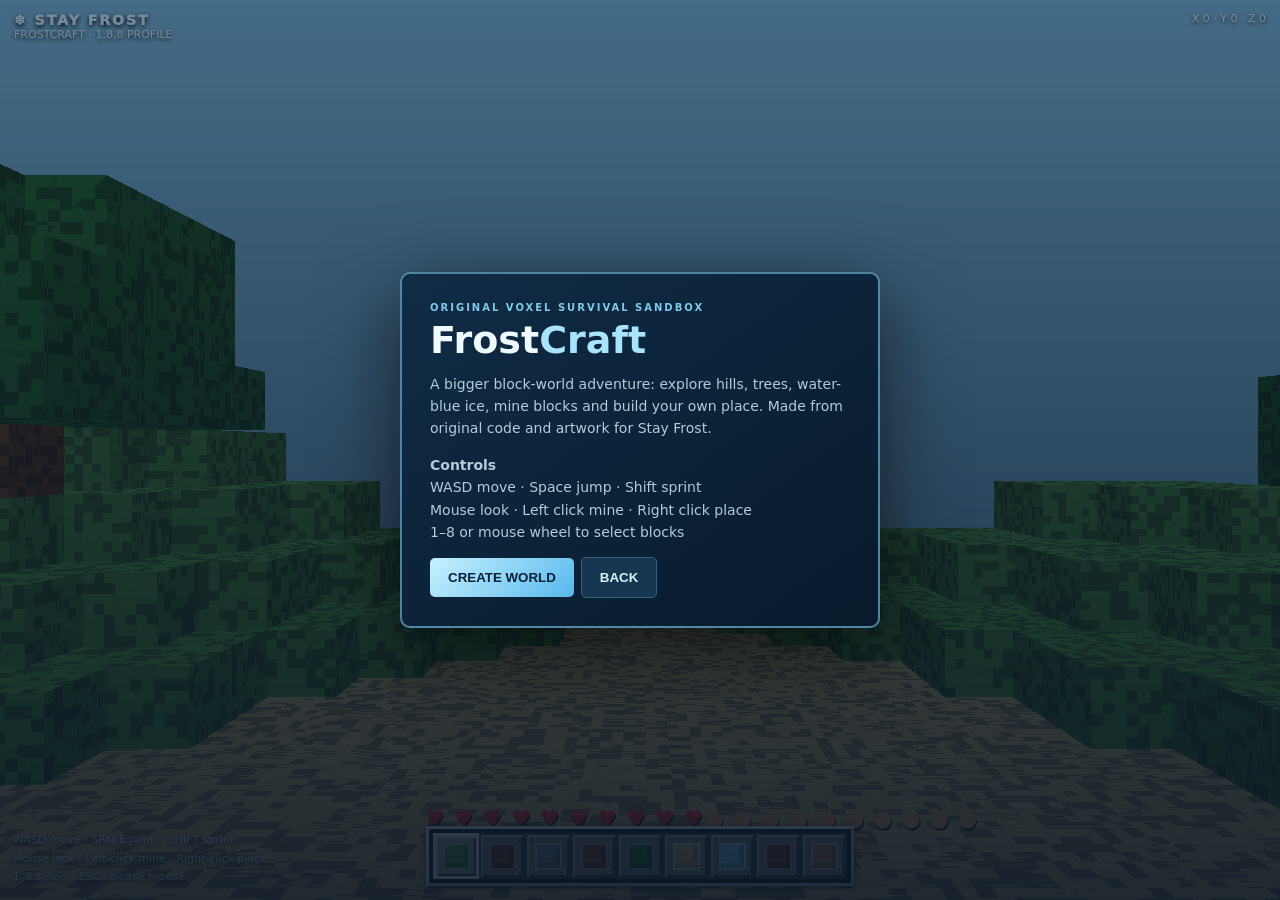
==== game.html @ 021bbfef "Give FrostCraft a classic Minecraft-style pixel HUD" ====
<!doctype html>
<html lang="en"><head><meta charset="utf-8"><meta name="viewport" content="width=device-width,initial-scale=1,maximum-scale=1,user-scalable=no"><meta name="theme-color" content="#071426"><title>FrostCraft · Stay Frost</title><style>
*{box-sizing:border-box}html,body{margin:0;width:100%;height:100%;overflow:hidden;background:#80bce0;color:#eefaff;font:14px system-ui,Segoe UI,sans-serif}canvas{display:block;width:100%;height:100%;outline:0}#top{position:fixed;top:12px;left:14px;right:14px;display:flex;justify-content:space-between;pointer-events:none;text-shadow:0 2px 5px #000;z-index:2}#brand{font-weight:950;letter-spacing:2px;color:#d9f5ff}#profile,#coords{font-size:11px;color:#e1f4ff}#cross{position:fixed;left:50%;top:50%;width:18px;height:18px;transform:translate(-50%,-50%);pointer-events:none;z-index:2}#cross:before,#cross:after{content:"";position:absolute;background:#fff;box-shadow:0 1px 3px #000}#cross:before{width:2px;height:18px;left:8px}#cross:after{height:2px;width:18px;top:8px}#hotbar{position:fixed;bottom:14px;left:50%;transform:translateX(-50%);display:flex;gap:0;padding:4px;background:#171717dd;border:3px solid #c6c6c6;border-top-color:#f1f1f1;border-left-color:#f1f1f1;border-radius:0;box-shadow:0 2px 8px #0008;z-index:2}.slot{width:46px;height:46px;border:2px solid #555;background:#8b8b8b;display:grid;place-items:center;position:relative;box-shadow:inset 2px 2px #bdbdbd,inset -2px -2px #555}.slot.active{border:3px solid #fff;outline:1px solid #222;background:#aaa;box-shadow:0 0 0 1px #fff,inset 2px 2px #ddd,inset -2px -2px #555}.swatch{width:27px;height:27px;border:2px solid #ffffff66;box-shadow:inset -5px -5px #0003;image-rendering:pixelated}.slot small{position:absolute;bottom:0;right:3px;font-size:10px;text-shadow:0 1px 3px #000}#statusbar{position:fixed;bottom:70px;left:50%;transform:translateX(-50%);width:min(430px,94vw);display:flex;justify-content:space-between;pointer-events:none;z-index:2;text-shadow:1px 2px #222;font-size:22px;line-height:1}#hearts,#food{letter-spacing:1px;white-space:nowrap}#hearts{color:#ef3434}#food{color:#e2a36a}#help{position:fixed;left:13px;bottom:13px;font-size:11px;line-height:1.7;text-shadow:0 2px 5px #000;z-index:2}#overlay{position:fixed;inset:0;background:linear-gradient(#07142677,#071426dd);display:grid;place-items:center;padding:18px;z-index:5}#panel{width:min(480px,100%);padding:28px;border:2px solid #8edcff88;border-radius:10px;background:linear-gradient(145deg,#102c45,#081a2c);box-shadow:0 20px 80px #0009}h1{font-size:38px;line-height:1;margin:8px 0 12px}h1 em{font-style:normal;color:#a9e4ff}.eyebrow{font-size:10px;letter-spacing:2px;color:#81c9ec;font-weight:900}p{color:#b3ccdc;line-height:1.6}.btn{border:0;border-radius:5px;background:linear-gradient(135deg,#c7f1ff,#58b8ed);color:#06203a;font-weight:900;padding:12px 18px;cursor:pointer}.secondary{background:#17364f;color:#d6f2ff;border:1px solid #38617d;margin-left:7px}.hidden{display:none!important}#toast{position:fixed;top:68px;left:50%;transform:translateX(-50%);padding:8px 14px;background:#071b2cdd;border:1px solid #9edfff66;border-radius:6px;font-size:12px;opacity:0;transition:opacity .2s;z-index:3;pointer-events:none}#toast.show{opacity:1}@media(max-width:600px){#help{display:none}.slot{width:36px;height:40px}#hotbar{bottom:8px;padding:3px}.slot .swatch{width:22px;height:22px}#statusbar{bottom:58px;font-size:18px;width:min(340px,94vw)}}
</style></head><body>
<canvas id="view"></canvas><div id="top"><div><div id="brand">❄ STAY FROST</div><div id="profile">FROSTCRAFT · <span id="version">1.8.8</span> PROFILE</div></div><div id="coords">X 0 · Y 0 · Z 0</div></div><div id="cross"></div><div id="statusbar"><div id="hearts">♥ ♥ ♥ ♥ ♥ ♥ ♥ ♥ ♥ ♥</div><div id="food">● ● ● ● ● ● ● ● ● ●</div></div><div id="hotbar"></div><div id="help">WASD move · SPACE jump · SHIFT sprint<br>Mouse look · Left-click mine · Right-click place<br>1–8 select · ESC release mouse</div><div id="toast"></div>
<div id="overlay"><div id="panel"><div class="eyebrow">ORIGINAL VOXEL SURVIVAL SANDBOX</div><h1>Frost<em>Craft</em></h1><p>A bigger block-world adventure: explore hills, trees, water-blue ice, mine blocks and build your own place. Made from original code and artwork for Stay Frost.</p><p><b>Controls</b><br>WASD move · Space jump · Shift sprint<br>Mouse look · Left click mine · Right click place<br>1–8 or mouse wheel to select blocks</p><button class="btn" id="start">CREATE WORLD</button><button class="btn secondary" id="back">BACK</button></div></div>
<script>
(()=>{"use strict";
const canvas=document.getElementById("view"),overlay=document.getElementById("overlay"),version=new URLSearchParams(location.search).get("version")||"1.8.8";document.getElementById("version").textContent=version;
const gl=canvas.getContext("webgl",{antialias:false,alpha:false})||canvas.getContext("experimental-webgl");if(!gl){document.getElementById("panel").insertAdjacentHTML("beforeend","<p>Your browser could not start WebGL. Try enabling hardware acceleration in Chrome.</p>");return}
const vs=`attribute vec3 aPos;attribute vec3 aNormal;attribute vec3 aColor;uniform mat4 uVP;varying vec3 vColor;varying vec3 vPos;varying vec3 vNormal;void main(){vPos=aPos;vColor=aColor;vNormal=aNormal;gl_Position=uVP*vec4(aPos,1.0);}`;
const fs=`precision mediump float;varying vec3 vColor;varying vec3 vPos;varying vec3 vNormal;uniform vec3 uEye;void main(){float light=.62+.38*max(0.0,dot(normalize(vNormal),normalize(vec3(-.4,1.0,.25))));vec3 cell=floor(vPos*7.0);float grain=fract(sin(dot(cell,vec3(12.9898,78.233,37.719)))*43758.5453);float speck=mix(.78,1.12,step(.38,grain));float fleck=step(.94,fract(sin(dot(floor(vPos*15.0),vec3(39.3,11.1,7.7)))*24634.6));float fog=clamp((length(uEye-vPos)-22.0)/38.0,0.0,.68);vec3 c=vColor*light*speck*(1.0-fleck*.09);c=mix(c,vec3(.55,.75,.88),fog);gl_FragColor=vec4(c,1.0);}`;
function shader(type,src){let s=gl.createShader(type);gl.shaderSource(s,src);gl.compileShader(s);if(!gl.getShaderParameter(s,gl.COMPILE_STATUS))throw Error(gl.getShaderInfoLog(s));return s}
let program=gl.createProgram();gl.attachShader(program,shader(gl.VERTEX_SHADER,vs));gl.attachShader(program,shader(gl.FRAGMENT_SHADER,fs));gl.linkProgram(program);if(!gl.getProgramParameter(program,gl.LINK_STATUS))throw Error(gl.getProgramInfoLog(program));gl.useProgram(program);
const loc={pos:gl.getAttribLocation(program,"aPos"),normal:gl.getAttribLocation(program,"aNormal"),color:gl.getAttribLocation(program,"aColor"),vp:gl.getUniformLocation(program,"uVP"),eye:gl.getUniformLocation(program,"uEye")};
gl.enable(gl.DEPTH_TEST);gl.enable(gl.CULL_FACE);gl.cullFace(gl.BACK);
const names=["Grass","Dirt","Stone","Wood","Leaves","Sand","Ice","Bricks","Planks"],colors=[[.36,.68,.28],[.48,.30,.16],[.52,.56,.60],[.55,.34,.19],[.20,.52,.22],[.82,.74,.48],[.38,.78,.91],[.58,.28,.24],[.72,.52,.29]],swatches=["#62a84a","#80502c","#858f99","#8c5730","#39843b","#d2bd79","#80d9ef","#93483c","#b58a50"];
let selected=0,world=new Map(),vertices=[],buffer=gl.createBuffer(),dirty=true,playing=false,keys={},yaw=0,pitch=0,px=16.5,pz=16.5,py=5.1,vy=0,onGround=false,last=0,hitBlock=null,toastTimer=0;
const W=36,D=36,idx=(x,y,z)=>x+","+y+","+z,get=(x,y,z)=>world.get(idx(x,y,z))||0,set=(x,y,z,id)=>{if(y<0||y>24||x<0||z<0||x>=W||z>=D)return;if(id)world.set(idx(x,y,z),id);else world.delete(idx(x,y,z));dirty=true};
let seed=73421;function rand(){seed=(seed*1664525+1013904223)>>>0;return seed/4294967296}
function heightAt(x,z){return Math.max(2,Math.min(8,3+Math.floor(1.7*Math.sin(x*.31)+1.4*Math.cos(z*.27)+.9*Math.sin((x+z)*.19))))}
for(let x=0;x<W;x++)for(let z=0;z<D;z++){let h=heightAt(x,z);for(let y=0;y<=h;y++)set(x,y,z,y===h?1:y>h-3?2:3);if(h<3)set(x,h,z,6);if(rand()<.035&&x>2&&z>2&&x<W-3&&z<D-3&&h>3){for(let y=1;y<=3;y++)set(x,h+y,z,4);for(let dx=-2;dx<=2;dx++)for(let dz=-2;dz<=2;dz++)for(let dy=2;dy<=4;dy++)if(Math.abs(dx)+Math.abs(dz)+(dy===4?1:0)<5&&rand()>.08)set(x+dx,h+dy,z+dz,5)}}
function face(arr,x,y,z,side,id){const c=colors[id-1],shade=[1,.82,.72,.92,.88,.95][side]||1;let color=c.map(v=>v*shade),p,n;
switch(side){case 0:p=[[x,y,z+1],[x+1,y,z+1],[x+1,y+1,z+1],[x,y+1,z+1]];n=[0,0,1];break;case 1:p=[[x+1,y,z],[x,y,z],[x,y+1,z],[x+1,y+1,z]];n=[0,0,-1];break;case 2:p=[[x,y,z],[x,y,z+1],[x,y+1,z+1],[x,y+1,z]];n=[-1,0,0];break;case 3:p=[[x+1,y,z+1],[x+1,y,z],[x+1,y+1,z],[x+1,y+1,z+1]];n=[1,0,0];break;case 4:p=[[x,y+1,z+1],[x+1,y+1,z+1],[x+1,y+1,z],[x,y+1,z]];n=[0,1,0];break;default:p=[[x,y,z],[x+1,y,z],[x+1,y,z+1],[x,y,z+1]];n=[0,-1,0]}
const order=[0,1,2,0,2,3];for(const i of order){arr.push(...p[i],...n,...color)}}
function rebuild(){vertices=[];for(const [key,id]of world){const [x,y,z]=key.split(",").map(Number);const around=[[0,0,1],[0,0,-1],[-1,0,0],[1,0,0],[0,1,0],[0,-1,0]];for(let s=0;s<6;s++){let d=around[s];if(!get(x+d[0],y+d[1],z+d[2]))face(vertices,x,y,z,s,id)}}gl.bindBuffer(gl.ARRAY_BUFFER,buffer);gl.bufferData(gl.ARRAY_BUFFER,new Float32Array(vertices),gl.STATIC_DRAW);dirty=false}
function perspective(fov,aspect,near,far){let f=1/Math.tan(fov/2),nf=1/(near-far);return [f/aspect,0,0,0,0,f,0,0,0,0,(far+near)*nf,-1,0,0,2*far*near*nf,0]}
function lookAt(eye,center,up){let z=norm(sub(eye,center)),x=norm(cross(up,z)),y=cross(z,x);return [x[0],y[0],z[0],0,x[1],y[1],z[1],0,x[2],y[2],z[2],0,-dot(x,eye),-dot(y,eye),-dot(z,eye),1]}
function mul(a,b){let o=new Array(16);for(let c=0;c<4;c++)for(let r=0;r<4;r++)o[c*4+r]=a[r]*b[c*4]+a[4+r]*b[c*4+1]+a[8+r]*b[c*4+2]+a[12+r]*b[c*4+3];return o}
const sub=(a,b)=>a.map((v,i)=>v-b[i]),dot=(a,b)=>a.reduce((s,v,i)=>s+v*b[i],0),cross=(a,b)=>[a[1]*b[2]-a[2]*b[1],a[2]*b[0]-a[0]*b[2],a[0]*b[1]-a[1]*b[0]],norm=a=>{let l=Math.hypot(...a)||1;return a.map(v=>v/l)};
function resize(){let dpr=Math.min(devicePixelRatio||1,1.5);canvas.width=Math.floor(innerWidth*dpr);canvas.height=Math.floor(innerHeight*dpr);gl.viewport(0,0,canvas.width,canvas.height)}addEventListener("resize",resize);resize();
const hotbar=document.getElementById("hotbar");function drawHotbar(){hotbar.innerHTML=names.map((n,i)=>'<div class="slot '+(selected===i?'active':'')+'"><div class="swatch" style="background:'+swatches[i]+'"></div><small>'+(i+1)+'</small></div>').join("")}drawHotbar();
function raycast(){let ox=px,oy=py+1.55,oz=pz,dx=Math.sin(yaw)*Math.cos(pitch),dy=Math.sin(pitch),dz=-Math.cos(yaw)*Math.cos(pitch),prev=null;for(let t=.08;t<6;t+=.045){let x=Math.floor(ox+dx*t),y=Math.floor(oy+dy*t),z=Math.floor(oz+dz*t);if(get(x,y,z))return{x,y,z,prev};prev={x,y,z}}return null}
function collides(x,y,z){for(let yy=Math.floor(y);yy<=Math.floor(y+1.78);yy++)for(let xx=Math.floor(x-.22);xx<=Math.floor(x+.22);xx++)for(let zz=Math.floor(z-.22);zz<=Math.floor(z+.22);zz++)if(get(xx,yy,zz))return true;return false}
function update(dt){let f=(keys.KeyW?1:0)-(keys.KeyS?1:0),s=(keys.KeyD?1:0)-(keys.KeyA?1:0),l=Math.hypot(f,s)||1,speed=(keys.ShiftLeft?7.2:4.5)*dt;let dx=(Math.sin(yaw)*f+Math.cos(yaw)*s)/l*speed,dz=(-Math.cos(yaw)*f+Math.sin(yaw)*s)/l*speed;if(!collides(px+dx,py,pz))px+=dx;if(!collides(px,py,pz+dz))pz+=dz;vy-=19*dt;let ny=py+vy*dt;if(ny<=heightAt(Math.floor(px),Math.floor(pz))+1.01){ny=heightAt(Math.floor(px),Math.floor(pz))+1.01;vy=0;onGround=true}else onGround=false;if(!collides(px,ny,pz))py=ny;else{vy=0}hitBlock=raycast();document.getElementById("coords").textContent="X "+px.toFixed(1)+" · Y "+py.toFixed(1)+" · Z "+pz.toFixed(1)}
function render(){if(dirty)rebuild();gl.clearColor(.48,.72,.86,1);gl.clear(gl.COLOR_BUFFER_BIT|gl.DEPTH_BUFFER_BIT);let eye=[px,py+1.55,pz],dir=[Math.sin(yaw)*Math.cos(pitch),Math.sin(pitch),-Math.cos(yaw)*Math.cos(pitch)],vp=mul(perspective(Math.PI/3,canvas.width/canvas.height,.08,90),lookAt(eye,eye.map((v,i)=>v+dir[i]),[0,1,0]));gl.useProgram(program);gl.uniformMatrix4fv(loc.vp,false,new Float32Array(vp));gl.uniform3fv(loc.eye,new Float32Array(eye));gl.bindBuffer(gl.ARRAY_BUFFER,buffer);let stride=9*4;for(const [name,size,off]of [["pos",3,0],["normal",3,3],["color",3,6]]){gl.enableVertexAttribArray(loc[name]);gl.vertexAttribPointer(loc[name],size,gl.FLOAT,false,stride,off*4)}gl.drawArrays(gl.TRIANGLES,0,vertices.length/9)}
function loop(t){if(!playing)return;let dt=Math.min(.04,(t-last)/1000||0);last=t;update(dt);render();requestAnimationFrame(loop)}
function showToast(msg){let el=document.getElementById("toast");el.textContent=msg;el.classList.add("show");clearTimeout(toastTimer);toastTimer=setTimeout(()=>el.classList.remove("show"),1200)}
function start(){playing=true;overlay.classList.add("hidden");last=performance.now();render();requestAnimationFrame(loop);canvas.requestPointerLock?.()}
document.getElementById("start").onclick=start;document.getElementById("back").onclick=()=>location.href="./play.html";
addEventListener("keydown",e=>{keys[e.code]=true;if(e.code==="Space"&&onGround){vy=7.2;onGround=false}if(e.code.startsWith("Digit")){let n=+e.code.slice(5);if(n>0&&n<=8){selected=n-1;drawHotbar()}}if(["Space","ArrowUp","ArrowDown"].includes(e.code))e.preventDefault()});addEventListener("keyup",e=>keys[e.code]=false);addEventListener("blur",()=>keys={});
document.addEventListener("mousemove",e=>{if(document.pointerLockElement===canvas&&playing){yaw+=e.movementX*.0022;pitch=Math.max(-1.45,Math.min(1.45,pitch-e.movementY*.0022))}});
canvas.addEventListener("click",()=>{if(playing&&document.pointerLockElement!==canvas)canvas.requestPointerLock?.()});canvas.addEventListener("contextmenu",e=>e.preventDefault());
canvas.addEventListener("mousedown",e=>{if(!playing||document.pointerLockElement!==canvas)return;let h=raycast();if(!h)return;if(e.button===0){set(h.x,h.y,h.z,0);showToast("Mined "+names[(get(h.x,h.y,h.z)||1)-1])}else if(e.button===2&&h.prev){let p=h.prev;if(!collides(p.x+.5,p.y,p.z+.5)){set(p.x,p.y,p.z,selected+1);showToast("Placed "+names[selected])}}});
addEventListener("wheel",e=>{selected=(selected+(e.deltaY>0?1:7))%8;drawHotbar()},{passive:true});
document.addEventListener("pointerlockchange",()=>{if(!document.pointerLockElement&&playing)showToast("Click the world to capture mouse")});
document.addEventListener("visibilitychange",()=>{keys={}});render();
})();</script></body></html>
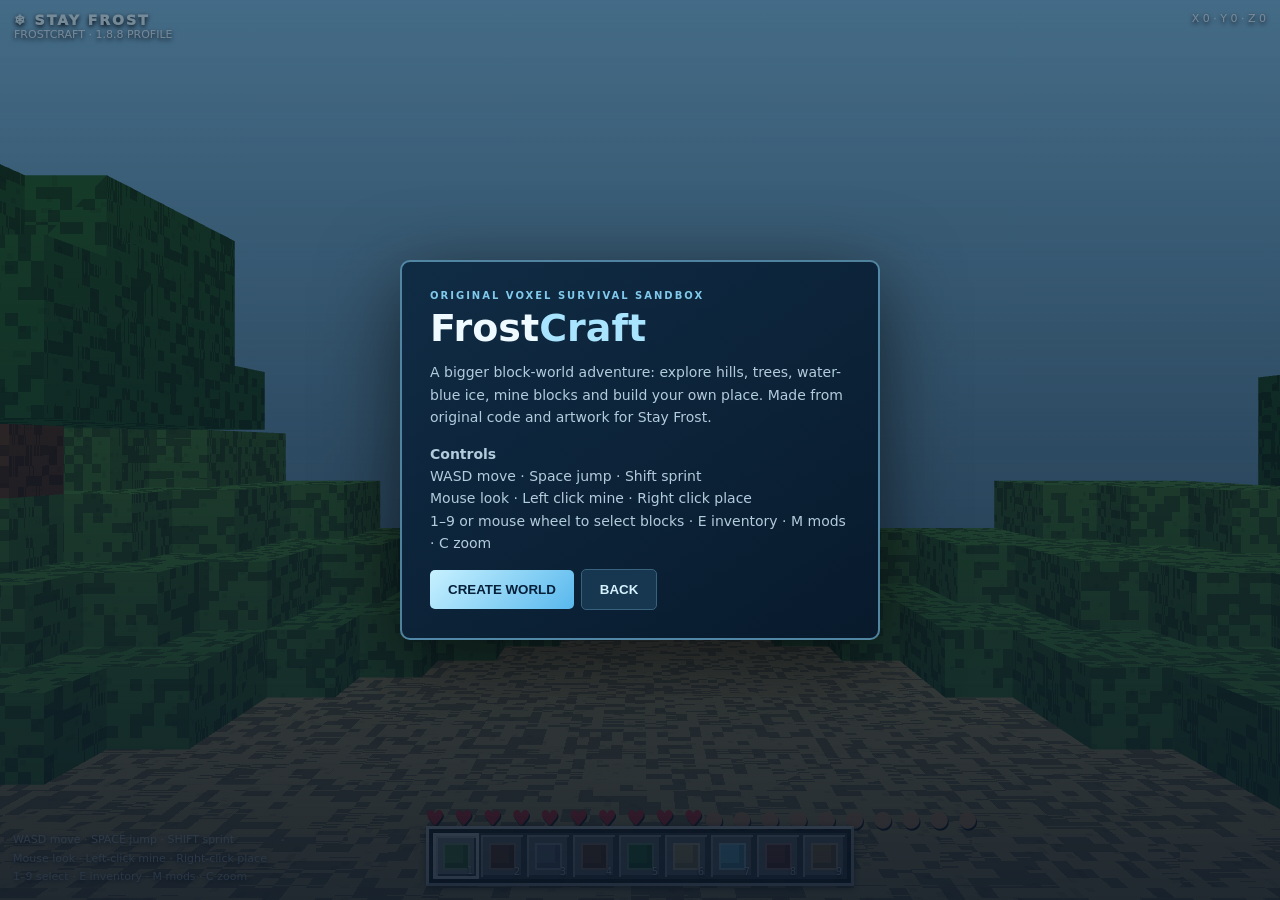
==== commit db6f8602: "Upgrade FrostCraft visuals and add built-in mods and inventory" ====
--- a/game.html
+++ b/game.html
@@ -1,21 +1,21 @@
 <!doctype html>
 <html lang="en"><head><meta charset="utf-8"><meta name="viewport" content="width=device-width,initial-scale=1,maximum-scale=1,user-scalable=no"><meta name="theme-color" content="#071426"><title>FrostCraft · Stay Frost</title><style>
-*{box-sizing:border-box}html,body{margin:0;width:100%;height:100%;overflow:hidden;background:#80bce0;color:#eefaff;font:14px system-ui,Segoe UI,sans-serif}canvas{display:block;width:100%;height:100%;outline:0}#top{position:fixed;top:12px;left:14px;right:14px;display:flex;justify-content:space-between;pointer-events:none;text-shadow:0 2px 5px #000;z-index:2}#brand{font-weight:950;letter-spacing:2px;color:#d9f5ff}#profile,#coords{font-size:11px;color:#e1f4ff}#cross{position:fixed;left:50%;top:50%;width:18px;height:18px;transform:translate(-50%,-50%);pointer-events:none;z-index:2}#cross:before,#cross:after{content:"";position:absolute;background:#fff;box-shadow:0 1px 3px #000}#cross:before{width:2px;height:18px;left:8px}#cross:after{height:2px;width:18px;top:8px}#hotbar{position:fixed;bottom:14px;left:50%;transform:translateX(-50%);display:flex;gap:0;padding:4px;background:#171717dd;border:3px solid #c6c6c6;border-top-color:#f1f1f1;border-left-color:#f1f1f1;border-radius:0;box-shadow:0 2px 8px #0008;z-index:2}.slot{width:46px;height:46px;border:2px solid #555;background:#8b8b8b;display:grid;place-items:center;position:relative;box-shadow:inset 2px 2px #bdbdbd,inset -2px -2px #555}.slot.active{border:3px solid #fff;outline:1px solid #222;background:#aaa;box-shadow:0 0 0 1px #fff,inset 2px 2px #ddd,inset -2px -2px #555}.swatch{width:27px;height:27px;border:2px solid #ffffff66;box-shadow:inset -5px -5px #0003;image-rendering:pixelated}.slot small{position:absolute;bottom:0;right:3px;font-size:10px;text-shadow:0 1px 3px #000}#statusbar{position:fixed;bottom:70px;left:50%;transform:translateX(-50%);width:min(430px,94vw);display:flex;justify-content:space-between;pointer-events:none;z-index:2;text-shadow:1px 2px #222;font-size:22px;line-height:1}#hearts,#food{letter-spacing:1px;white-space:nowrap}#hearts{color:#ef3434}#food{color:#e2a36a}#help{position:fixed;left:13px;bottom:13px;font-size:11px;line-height:1.7;text-shadow:0 2px 5px #000;z-index:2}#overlay{position:fixed;inset:0;background:linear-gradient(#07142677,#071426dd);display:grid;place-items:center;padding:18px;z-index:5}#panel{width:min(480px,100%);padding:28px;border:2px solid #8edcff88;border-radius:10px;background:linear-gradient(145deg,#102c45,#081a2c);box-shadow:0 20px 80px #0009}h1{font-size:38px;line-height:1;margin:8px 0 12px}h1 em{font-style:normal;color:#a9e4ff}.eyebrow{font-size:10px;letter-spacing:2px;color:#81c9ec;font-weight:900}p{color:#b3ccdc;line-height:1.6}.btn{border:0;border-radius:5px;background:linear-gradient(135deg,#c7f1ff,#58b8ed);color:#06203a;font-weight:900;padding:12px 18px;cursor:pointer}.secondary{background:#17364f;color:#d6f2ff;border:1px solid #38617d;margin-left:7px}.hidden{display:none!important}#toast{position:fixed;top:68px;left:50%;transform:translateX(-50%);padding:8px 14px;background:#071b2cdd;border:1px solid #9edfff66;border-radius:6px;font-size:12px;opacity:0;transition:opacity .2s;z-index:3;pointer-events:none}#toast.show{opacity:1}@media(max-width:600px){#help{display:none}.slot{width:36px;height:40px}#hotbar{bottom:8px;padding:3px}.slot .swatch{width:22px;height:22px}#statusbar{bottom:58px;font-size:18px;width:min(340px,94vw)}}
+*{box-sizing:border-box}html,body{margin:0;width:100%;height:100%;overflow:hidden;background:#80bce0;color:#eefaff;font:14px system-ui,Segoe UI,sans-serif}canvas{display:block;width:100%;height:100%;outline:0}#top{position:fixed;top:12px;left:14px;right:14px;display:flex;justify-content:space-between;pointer-events:none;text-shadow:0 2px 5px #000;z-index:2}#brand{font-weight:950;letter-spacing:2px;color:#d9f5ff}#profile,#coords{font-size:11px;color:#e1f4ff}#cross{position:fixed;left:50%;top:50%;width:18px;height:18px;transform:translate(-50%,-50%);pointer-events:none;z-index:2}#cross:before,#cross:after{content:"";position:absolute;background:#fff;box-shadow:0 1px 3px #000}#cross:before{width:2px;height:18px;left:8px}#cross:after{height:2px;width:18px;top:8px}#hotbar{position:fixed;bottom:14px;left:50%;transform:translateX(-50%);display:flex;gap:0;padding:4px;background:#171717dd;border:3px solid #c6c6c6;border-top-color:#f1f1f1;border-left-color:#f1f1f1;border-radius:0;box-shadow:0 2px 8px #0008;z-index:2}.slot{width:46px;height:46px;border:2px solid #555;background:#8b8b8b;display:grid;place-items:center;position:relative;box-shadow:inset 2px 2px #bdbdbd,inset -2px -2px #555}.slot.active{border:3px solid #fff;outline:1px solid #222;background:#aaa;box-shadow:0 0 0 1px #fff,inset 2px 2px #ddd,inset -2px -2px #555}.swatch{width:27px;height:27px;border:2px solid #ffffff66;box-shadow:inset -5px -5px #0003;image-rendering:pixelated}.slot small{position:absolute;bottom:0;right:3px;font-size:10px;text-shadow:0 1px 3px #000}#statusbar{position:fixed;bottom:70px;left:50%;transform:translateX(-50%);width:min(430px,94vw);display:flex;justify-content:space-between;pointer-events:none;z-index:2;text-shadow:1px 2px #222;font-size:22px;line-height:1}#hearts,#food{letter-spacing:1px;white-space:nowrap}#hearts{color:#ef3434}#food{color:#e2a36a}#help{position:fixed;left:13px;bottom:13px;font-size:11px;line-height:1.7;text-shadow:0 2px 5px #000;z-index:2}#overlay{position:fixed;inset:0;background:linear-gradient(#07142677,#071426dd);display:grid;place-items:center;padding:18px;z-index:5}#panel{width:min(480px,100%);padding:28px;border:2px solid #8edcff88;border-radius:10px;background:linear-gradient(145deg,#102c45,#081a2c);box-shadow:0 20px 80px #0009}h1{font-size:38px;line-height:1;margin:8px 0 12px}h1 em{font-style:normal;color:#a9e4ff}.eyebrow{font-size:10px;letter-spacing:2px;color:#81c9ec;font-weight:900}p{color:#b3ccdc;line-height:1.6}.btn{border:0;border-radius:5px;background:linear-gradient(135deg,#c7f1ff,#58b8ed);color:#06203a;font-weight:900;padding:12px 18px;cursor:pointer}.secondary{background:#17364f;color:#d6f2ff;border:1px solid #38617d;margin-left:7px}.hidden{display:none!important}#toast{position:fixed;top:68px;left:50%;transform:translateX(-50%);padding:8px 14px;background:#071b2cdd;border:1px solid #9edfff66;border-radius:6px;font-size:12px;opacity:0;transition:opacity .2s;z-index:3;pointer-events:none}#toast.show{opacity:1}#gameMenu{position:fixed;inset:0;z-index:8;display:grid;place-items:center;padding:16px;background:#020914bb;backdrop-filter:blur(7px)}#gameMenu.hidden{display:none!important}.menuCard{width:min(560px,96vw);max-height:85vh;overflow:auto;padding:24px;background:linear-gradient(145deg,#173b58,#071a2d);border:2px solid #8edcff88;border-radius:12px;box-shadow:0 22px 80px #000b}.menuCard h2{font-size:28px;margin:8px 0 18px}.menuGrid{display:grid;grid-template-columns:repeat(3,minmax(0,1fr));gap:9px}.menuItem{padding:12px 8px;background:#0a2338;border:1px solid #426783;border-radius:7px;color:#eaf8ff;text-align:center;cursor:pointer}.menuItem:hover{border-color:#a7e6ff;background:#174363}.menuItem small{display:block;color:#a9c8da;margin-top:5px}.menuActions{display:flex;justify-content:center;margin-top:18px}.toggleRow{display:flex;justify-content:space-between;align-items:center;padding:12px;border-bottom:1px solid #ffffff20;color:#eaf8ff}.toggleRow button{min-width:86px}.@media(max-width:600px){#help{display:none}.slot{width:36px;height:40px}#hotbar{bottom:8px;padding:3px}.slot .swatch{width:22px;height:22px}#statusbar{bottom:58px;font-size:18px;width:min(340px,94vw)}}
 </style></head><body>
-<canvas id="view"></canvas><div id="top"><div><div id="brand">❄ STAY FROST</div><div id="profile">FROSTCRAFT · <span id="version">1.8.8</span> PROFILE</div></div><div id="coords">X 0 · Y 0 · Z 0</div></div><div id="cross"></div><div id="statusbar"><div id="hearts">♥ ♥ ♥ ♥ ♥ ♥ ♥ ♥ ♥ ♥</div><div id="food">● ● ● ● ● ● ● ● ● ●</div></div><div id="hotbar"></div><div id="help">WASD move · SPACE jump · SHIFT sprint<br>Mouse look · Left-click mine · Right-click place<br>1–8 select · ESC release mouse</div><div id="toast"></div>
-<div id="overlay"><div id="panel"><div class="eyebrow">ORIGINAL VOXEL SURVIVAL SANDBOX</div><h1>Frost<em>Craft</em></h1><p>A bigger block-world adventure: explore hills, trees, water-blue ice, mine blocks and build your own place. Made from original code and artwork for Stay Frost.</p><p><b>Controls</b><br>WASD move · Space jump · Shift sprint<br>Mouse look · Left click mine · Right click place<br>1–8 or mouse wheel to select blocks</p><button class="btn" id="start">CREATE WORLD</button><button class="btn secondary" id="back">BACK</button></div></div>
+<canvas id="view"></canvas><div id="top"><div><div id="brand">❄ STAY FROST</div><div id="profile">FROSTCRAFT · <span id="version">1.8.8</span> PROFILE</div></div><div id="coords">X 0 · Y 0 · Z 0</div></div><div id="cross"></div><div id="statusbar"><div id="hearts">♥ ♥ ♥ ♥ ♥ ♥ ♥ ♥ ♥ ♥</div><div id="food">● ● ● ● ● ● ● ● ● ●</div></div><div id="hotbar"></div><div id="help">WASD move · SPACE jump · SHIFT sprint<br>Mouse look · Left-click mine · Right-click place<br>1–9 select · E inventory · M mods · C zoom</div><div id="toast"></div><div id="gameMenu" class="hidden"><div class="menuCard"><div class="eyebrow">STAY FROST CLIENT</div><h2 id="menuTitle">Inventory</h2><div id="menuBody"></div><div class="menuActions"><button class="btn" id="resumeBtn">RESUME</button><button class="btn secondary" id="closeBtn">CLOSE</button></div></div></div>
+<div id="overlay"><div id="panel"><div class="eyebrow">ORIGINAL VOXEL SURVIVAL SANDBOX</div><h1>Frost<em>Craft</em></h1><p>A bigger block-world adventure: explore hills, trees, water-blue ice, mine blocks and build your own place. Made from original code and artwork for Stay Frost.</p><p><b>Controls</b><br>WASD move · Space jump · Shift sprint<br>Mouse look · Left click mine · Right click place<br>1–9 or mouse wheel to select blocks · E inventory · M mods · C zoom</p><button class="btn" id="start">CREATE WORLD</button><button class="btn secondary" id="back">BACK</button></div></div>
 <script>
 (()=>{"use strict";
 const canvas=document.getElementById("view"),overlay=document.getElementById("overlay"),version=new URLSearchParams(location.search).get("version")||"1.8.8";document.getElementById("version").textContent=version;
-const gl=canvas.getContext("webgl",{antialias:false,alpha:false})||canvas.getContext("experimental-webgl");if(!gl){document.getElementById("panel").insertAdjacentHTML("beforeend","<p>Your browser could not start WebGL. Try enabling hardware acceleration in Chrome.</p>");return}
+const gl=canvas.getContext("webgl",{antialias:true,alpha:false,powerPreference:"high-performance"})||canvas.getContext("experimental-webgl");if(!gl){document.getElementById("panel").insertAdjacentHTML("beforeend","<p>Your browser could not start WebGL. Try enabling hardware acceleration in Chrome.</p>");return}
 const vs=`attribute vec3 aPos;attribute vec3 aNormal;attribute vec3 aColor;uniform mat4 uVP;varying vec3 vColor;varying vec3 vPos;varying vec3 vNormal;void main(){vPos=aPos;vColor=aColor;vNormal=aNormal;gl_Position=uVP*vec4(aPos,1.0);}`;
-const fs=`precision mediump float;varying vec3 vColor;varying vec3 vPos;varying vec3 vNormal;uniform vec3 uEye;void main(){float light=.62+.38*max(0.0,dot(normalize(vNormal),normalize(vec3(-.4,1.0,.25))));vec3 cell=floor(vPos*7.0);float grain=fract(sin(dot(cell,vec3(12.9898,78.233,37.719)))*43758.5453);float speck=mix(.78,1.12,step(.38,grain));float fleck=step(.94,fract(sin(dot(floor(vPos*15.0),vec3(39.3,11.1,7.7)))*24634.6));float fog=clamp((length(uEye-vPos)-22.0)/38.0,0.0,.68);vec3 c=vColor*light*speck*(1.0-fleck*.09);c=mix(c,vec3(.55,.75,.88),fog);gl_FragColor=vec4(c,1.0);}`;
+const fs=`precision mediump float;varying vec3 vColor;varying vec3 vPos;varying vec3 vNormal;uniform vec3 uEye;uniform float uFullbright;void main(){float light=.62+.38*max(0.0,dot(normalize(vNormal),normalize(vec3(-.4,1.0,.25))));vec3 cell=floor(vPos*7.0);float grain=fract(sin(dot(cell,vec3(12.9898,78.233,37.719)))*43758.5453);float speck=mix(.78,1.12,step(.38,grain));float fleck=step(.94,fract(sin(dot(floor(vPos*15.0),vec3(39.3,11.1,7.7)))*24634.6));float fog=clamp((length(uEye-vPos)-22.0)/38.0,0.0,.68);vec3 c=vColor*mix(light,1.0,uFullbright)*speck*(1.0-fleck*.09);c=mix(c,vec3(.55,.75,.88),fog);gl_FragColor=vec4(c,1.0);}`;
 function shader(type,src){let s=gl.createShader(type);gl.shaderSource(s,src);gl.compileShader(s);if(!gl.getShaderParameter(s,gl.COMPILE_STATUS))throw Error(gl.getShaderInfoLog(s));return s}
 let program=gl.createProgram();gl.attachShader(program,shader(gl.VERTEX_SHADER,vs));gl.attachShader(program,shader(gl.FRAGMENT_SHADER,fs));gl.linkProgram(program);if(!gl.getProgramParameter(program,gl.LINK_STATUS))throw Error(gl.getProgramInfoLog(program));gl.useProgram(program);
-const loc={pos:gl.getAttribLocation(program,"aPos"),normal:gl.getAttribLocation(program,"aNormal"),color:gl.getAttribLocation(program,"aColor"),vp:gl.getUniformLocation(program,"uVP"),eye:gl.getUniformLocation(program,"uEye")};
+const loc={pos:gl.getAttribLocation(program,"aPos"),normal:gl.getAttribLocation(program,"aNormal"),color:gl.getAttribLocation(program,"aColor"),vp:gl.getUniformLocation(program,"uVP"),eye:gl.getUniformLocation(program,"uEye"),fullbright:gl.getUniformLocation(program,"uFullbright")};
 gl.enable(gl.DEPTH_TEST);gl.enable(gl.CULL_FACE);gl.cullFace(gl.BACK);
 const names=["Grass","Dirt","Stone","Wood","Leaves","Sand","Ice","Bricks","Planks"],colors=[[.36,.68,.28],[.48,.30,.16],[.52,.56,.60],[.55,.34,.19],[.20,.52,.22],[.82,.74,.48],[.38,.78,.91],[.58,.28,.24],[.72,.52,.29]],swatches=["#62a84a","#80502c","#858f99","#8c5730","#39843b","#d2bd79","#80d9ef","#93483c","#b58a50"];
-let selected=0,world=new Map(),vertices=[],buffer=gl.createBuffer(),dirty=true,playing=false,keys={},yaw=0,pitch=0,px=16.5,pz=16.5,py=5.1,vy=0,onGround=false,last=0,hitBlock=null,toastTimer=0;
+let selected=0,fullbright=false,zoom=false,showCoords=true,world=new Map(),vertices=[],buffer=gl.createBuffer(),dirty=true,playing=false,keys={},yaw=0,pitch=0,px=16.5,pz=16.5,py=5.1,vy=0,onGround=false,last=0,hitBlock=null,toastTimer=0;
 const W=36,D=36,idx=(x,y,z)=>x+","+y+","+z,get=(x,y,z)=>world.get(idx(x,y,z))||0,set=(x,y,z,id)=>{if(y<0||y>24||x<0||z<0||x>=W||z>=D)return;if(id)world.set(idx(x,y,z),id);else world.delete(idx(x,y,z));dirty=true};
 let seed=73421;function rand(){seed=(seed*1664525+1013904223)>>>0;return seed/4294967296}
 function heightAt(x,z){return Math.max(2,Math.min(8,3+Math.floor(1.7*Math.sin(x*.31)+1.4*Math.cos(z*.27)+.9*Math.sin((x+z)*.19))))}
@@ -28,21 +28,21 @@
 function lookAt(eye,center,up){let z=norm(sub(eye,center)),x=norm(cross(up,z)),y=cross(z,x);return [x[0],y[0],z[0],0,x[1],y[1],z[1],0,x[2],y[2],z[2],0,-dot(x,eye),-dot(y,eye),-dot(z,eye),1]}
 function mul(a,b){let o=new Array(16);for(let c=0;c<4;c++)for(let r=0;r<4;r++)o[c*4+r]=a[r]*b[c*4]+a[4+r]*b[c*4+1]+a[8+r]*b[c*4+2]+a[12+r]*b[c*4+3];return o}
 const sub=(a,b)=>a.map((v,i)=>v-b[i]),dot=(a,b)=>a.reduce((s,v,i)=>s+v*b[i],0),cross=(a,b)=>[a[1]*b[2]-a[2]*b[1],a[2]*b[0]-a[0]*b[2],a[0]*b[1]-a[1]*b[0]],norm=a=>{let l=Math.hypot(...a)||1;return a.map(v=>v/l)};
-function resize(){let dpr=Math.min(devicePixelRatio||1,1.5);canvas.width=Math.floor(innerWidth*dpr);canvas.height=Math.floor(innerHeight*dpr);gl.viewport(0,0,canvas.width,canvas.height)}addEventListener("resize",resize);resize();
+function resize(){let dpr=Math.min(devicePixelRatio||1,2);canvas.width=Math.floor(innerWidth*dpr);canvas.height=Math.floor(innerHeight*dpr);gl.viewport(0,0,canvas.width,canvas.height)}addEventListener("resize",resize);resize();
 const hotbar=document.getElementById("hotbar");function drawHotbar(){hotbar.innerHTML=names.map((n,i)=>'<div class="slot '+(selected===i?'active':'')+'"><div class="swatch" style="background:'+swatches[i]+'"></div><small>'+(i+1)+'</small></div>').join("")}drawHotbar();
 function raycast(){let ox=px,oy=py+1.55,oz=pz,dx=Math.sin(yaw)*Math.cos(pitch),dy=Math.sin(pitch),dz=-Math.cos(yaw)*Math.cos(pitch),prev=null;for(let t=.08;t<6;t+=.045){let x=Math.floor(ox+dx*t),y=Math.floor(oy+dy*t),z=Math.floor(oz+dz*t);if(get(x,y,z))return{x,y,z,prev};prev={x,y,z}}return null}
 function collides(x,y,z){for(let yy=Math.floor(y);yy<=Math.floor(y+1.78);yy++)for(let xx=Math.floor(x-.22);xx<=Math.floor(x+.22);xx++)for(let zz=Math.floor(z-.22);zz<=Math.floor(z+.22);zz++)if(get(xx,yy,zz))return true;return false}
-function update(dt){let f=(keys.KeyW?1:0)-(keys.KeyS?1:0),s=(keys.KeyD?1:0)-(keys.KeyA?1:0),l=Math.hypot(f,s)||1,speed=(keys.ShiftLeft?7.2:4.5)*dt;let dx=(Math.sin(yaw)*f+Math.cos(yaw)*s)/l*speed,dz=(-Math.cos(yaw)*f+Math.sin(yaw)*s)/l*speed;if(!collides(px+dx,py,pz))px+=dx;if(!collides(px,py,pz+dz))pz+=dz;vy-=19*dt;let ny=py+vy*dt;if(ny<=heightAt(Math.floor(px),Math.floor(pz))+1.01){ny=heightAt(Math.floor(px),Math.floor(pz))+1.01;vy=0;onGround=true}else onGround=false;if(!collides(px,ny,pz))py=ny;else{vy=0}hitBlock=raycast();document.getElementById("coords").textContent="X "+px.toFixed(1)+" · Y "+py.toFixed(1)+" · Z "+pz.toFixed(1)}
-function render(){if(dirty)rebuild();gl.clearColor(.48,.72,.86,1);gl.clear(gl.COLOR_BUFFER_BIT|gl.DEPTH_BUFFER_BIT);let eye=[px,py+1.55,pz],dir=[Math.sin(yaw)*Math.cos(pitch),Math.sin(pitch),-Math.cos(yaw)*Math.cos(pitch)],vp=mul(perspective(Math.PI/3,canvas.width/canvas.height,.08,90),lookAt(eye,eye.map((v,i)=>v+dir[i]),[0,1,0]));gl.useProgram(program);gl.uniformMatrix4fv(loc.vp,false,new Float32Array(vp));gl.uniform3fv(loc.eye,new Float32Array(eye));gl.bindBuffer(gl.ARRAY_BUFFER,buffer);let stride=9*4;for(const [name,size,off]of [["pos",3,0],["normal",3,3],["color",3,6]]){gl.enableVertexAttribArray(loc[name]);gl.vertexAttribPointer(loc[name],size,gl.FLOAT,false,stride,off*4)}gl.drawArrays(gl.TRIANGLES,0,vertices.length/9)}
+function update(dt){let f=(keys.KeyW?1:0)-(keys.KeyS?1:0),s=(keys.KeyD?1:0)-(keys.KeyA?1:0),l=Math.hypot(f,s)||1,speed=(keys.ShiftLeft?7.2:4.5)*dt;let dx=(Math.sin(yaw)*f+Math.cos(yaw)*s)/l*speed,dz=(-Math.cos(yaw)*f+Math.sin(yaw)*s)/l*speed;if(!collides(px+dx,py,pz))px+=dx;if(!collides(px,py,pz+dz))pz+=dz;vy-=19*dt;let ny=py+vy*dt;if(ny<=heightAt(Math.floor(px),Math.floor(pz))+1.01){ny=heightAt(Math.floor(px),Math.floor(pz))+1.01;vy=0;onGround=true}else onGround=false;if(!collides(px,ny,pz))py=ny;else{vy=0}hitBlock=raycast();document.getElementById("coords").textContent=showCoords?"X "+px.toFixed(1)+" · Y "+py.toFixed(1)+" · Z "+pz.toFixed(1):""}
+function render(){if(dirty)rebuild();gl.clearColor(.48,.72,.86,1);gl.clear(gl.COLOR_BUFFER_BIT|gl.DEPTH_BUFFER_BIT);let eye=[px,py+1.55,pz],dir=[Math.sin(yaw)*Math.cos(pitch),Math.sin(pitch),-Math.cos(yaw)*Math.cos(pitch)],vp=mul(perspective((zoom?Math.PI/5:Math.PI/3),canvas.width/canvas.height,.08,90),lookAt(eye,eye.map((v,i)=>v+dir[i]),[0,1,0]));gl.useProgram(program);gl.uniformMatrix4fv(loc.vp,false,new Float32Array(vp));gl.uniform3fv(loc.eye,new Float32Array(eye));gl.uniform1f(loc.fullbright,fullbright?1:0);gl.bindBuffer(gl.ARRAY_BUFFER,buffer);let stride=9*4;for(const [name,size,off]of [["pos",3,0],["normal",3,3],["color",3,6]]){gl.enableVertexAttribArray(loc[name]);gl.vertexAttribPointer(loc[name],size,gl.FLOAT,false,stride,off*4)}gl.drawArrays(gl.TRIANGLES,0,vertices.length/9)}
 function loop(t){if(!playing)return;let dt=Math.min(.04,(t-last)/1000||0);last=t;update(dt);render();requestAnimationFrame(loop)}
 function showToast(msg){let el=document.getElementById("toast");el.textContent=msg;el.classList.add("show");clearTimeout(toastTimer);toastTimer=setTimeout(()=>el.classList.remove("show"),1200)}
-function start(){playing=true;overlay.classList.add("hidden");last=performance.now();render();requestAnimationFrame(loop);canvas.requestPointerLock?.()}
+function openMenu(kind){const root=document.getElementById("gameMenu"),title=document.getElementById("menuTitle"),body=document.getElementById("menuBody");title.textContent=kind==="mods"?"Frost Mods":"Inventory";if(kind==="mods"){body.innerHTML='<div class="toggleRow"><span>Fullbright <small>Brightens the world</small></span><button class="btn secondary" data-mod="fullbright">'+(fullbright?"ON":"OFF")+'</button></div><div class="toggleRow"><span>Zoom <small>Press C to zoom while playing</small></span><button class="btn secondary" data-mod="zoom">'+(zoom?"ON":"OFF")+'</button></div><div class="toggleRow"><span>Coordinates <small>Show position at top right</small></span><button class="btn secondary" data-mod="coords">'+(showCoords?"ON":"OFF")+'</button></div><p>Built-in Frost features. These are not external Minecraft mod files.</p>';}else{body.innerHTML='<div class="menuGrid">'+names.map((n,i)=>'<button class="menuItem" data-slot="'+i+'"><span style="display:inline-block;width:26px;height:26px;background:'+swatches[i]+';border:2px solid #ffffff66;vertical-align:middle"></span><br>'+n+'<small>Slot '+(i+1)+'</small></button>').join("")+'</div><p>Choose a block to put it in your hand.</p>';}root.classList.remove("hidden");document.exitPointerLock?.();}document.getElementById("resumeBtn").onclick=()=>{document.getElementById("gameMenu").classList.add("hidden");canvas.requestPointerLock?.()};document.getElementById("closeBtn").onclick=()=>document.getElementById("gameMenu").classList.add("hidden");document.getElementById("menuBody").addEventListener("click",e=>{const mod=e.target.closest("[data-mod]"),slot=e.target.closest("[data-slot]");if(mod){const k=mod.dataset.mod;if(k==="fullbright")fullbright=!fullbright;if(k==="zoom")zoom=!zoom;if(k==="coords")showCoords=!showCoords;openMenu("mods");}if(slot){selected=+slot.dataset.slot;drawHotbar();document.getElementById("gameMenu").classList.add("hidden");canvas.requestPointerLock?.();}});function start(){playing=true;overlay.classList.add("hidden");last=performance.now();render();requestAnimationFrame(loop);canvas.requestPointerLock?.()}
 document.getElementById("start").onclick=start;document.getElementById("back").onclick=()=>location.href="./play.html";
-addEventListener("keydown",e=>{keys[e.code]=true;if(e.code==="Space"&&onGround){vy=7.2;onGround=false}if(e.code.startsWith("Digit")){let n=+e.code.slice(5);if(n>0&&n<=8){selected=n-1;drawHotbar()}}if(["Space","ArrowUp","ArrowDown"].includes(e.code))e.preventDefault()});addEventListener("keyup",e=>keys[e.code]=false);addEventListener("blur",()=>keys={});
+addEventListener("keydown",e=>{keys[e.code]=true;if(e.code==="KeyE"&&playing){openMenu("inventory");return}if(e.code==="KeyM"&&playing){openMenu("mods");return}if(e.code==="KeyC"&&playing){zoom=!zoom;showToast("Zoom "+(zoom?"enabled":"disabled"))}if(e.code==="Space"&&onGround){vy=7.2;onGround=false}if(e.code.startsWith("Digit")){let n=+e.code.slice(5);if(n>0&&n<=9){selected=n-1;drawHotbar()}}if(["Space","ArrowUp","ArrowDown"].includes(e.code))e.preventDefault()});addEventListener("keyup",e=>keys[e.code]=false);addEventListener("blur",()=>keys={});
 document.addEventListener("mousemove",e=>{if(document.pointerLockElement===canvas&&playing){yaw+=e.movementX*.0022;pitch=Math.max(-1.45,Math.min(1.45,pitch-e.movementY*.0022))}});
 canvas.addEventListener("click",()=>{if(playing&&document.pointerLockElement!==canvas)canvas.requestPointerLock?.()});canvas.addEventListener("contextmenu",e=>e.preventDefault());
 canvas.addEventListener("mousedown",e=>{if(!playing||document.pointerLockElement!==canvas)return;let h=raycast();if(!h)return;if(e.button===0){set(h.x,h.y,h.z,0);showToast("Mined "+names[(get(h.x,h.y,h.z)||1)-1])}else if(e.button===2&&h.prev){let p=h.prev;if(!collides(p.x+.5,p.y,p.z+.5)){set(p.x,p.y,p.z,selected+1);showToast("Placed "+names[selected])}}});
-addEventListener("wheel",e=>{selected=(selected+(e.deltaY>0?1:7))%8;drawHotbar()},{passive:true});
-document.addEventListener("pointerlockchange",()=>{if(!document.pointerLockElement&&playing)showToast("Click the world to capture mouse")});
+addEventListener("wheel",e=>{selected=(selected+(e.deltaY>0?1:8))%9;drawHotbar()},{passive:true});
+document.addEventListener("pointerlockchange",()=>{if(!document.pointerLockElement&&playing&&!document.getElementById("gameMenu").classList.contains("hidden"))return;if(!document.pointerLockElement&&playing)showToast("Click the world to capture mouse")});
 document.addEventListener("visibilitychange",()=>{keys={}});render();
 })();</script></body></html>
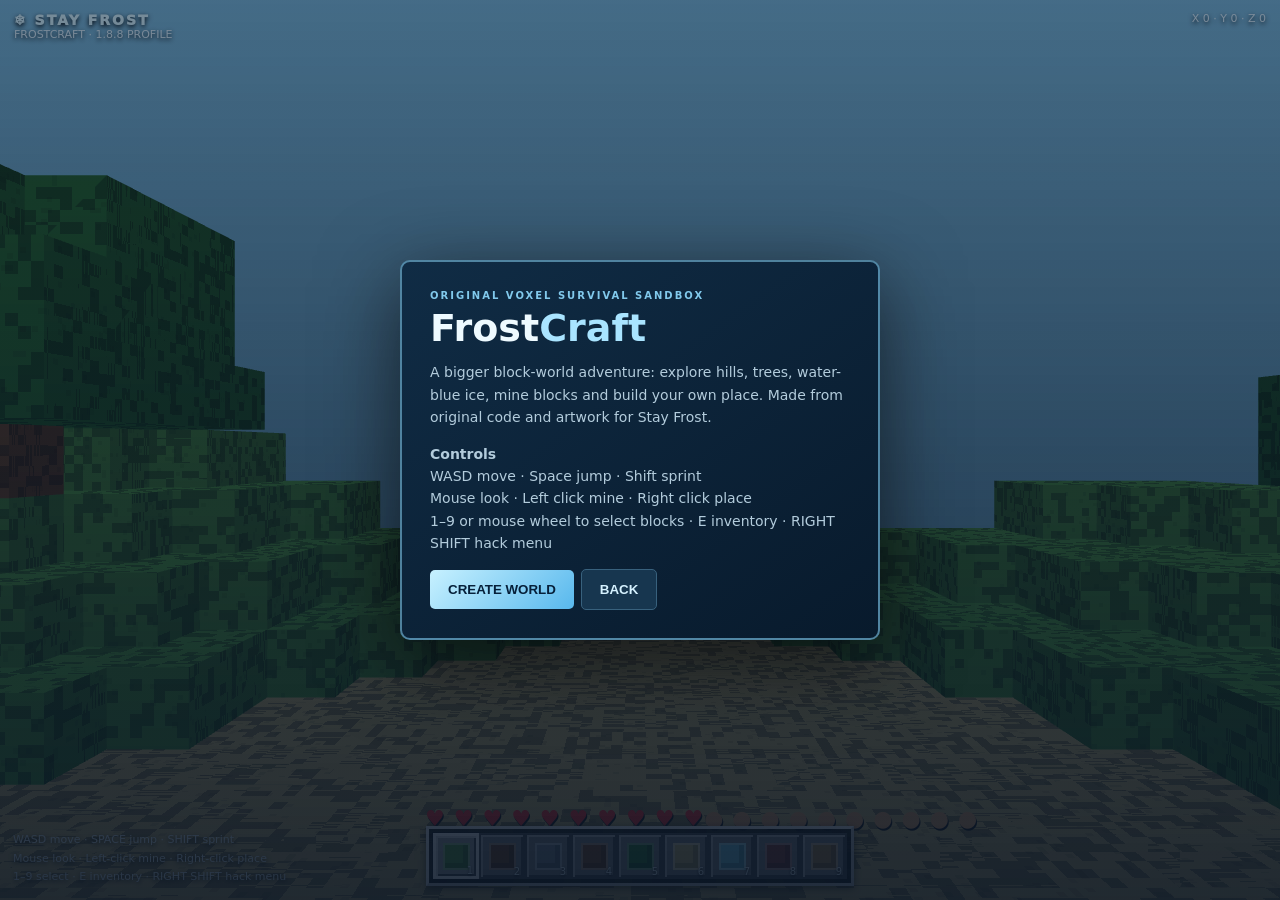
==== commit 4d7ed3f6: "Add Wurst-inspired Frost hack GUI and movement modules" ====
--- a/game.html
+++ b/game.html
@@ -1,9 +1,9 @@
 <!doctype html>
 <html lang="en"><head><meta charset="utf-8"><meta name="viewport" content="width=device-width,initial-scale=1,maximum-scale=1,user-scalable=no"><meta name="theme-color" content="#071426"><title>FrostCraft · Stay Frost</title><style>
 *{box-sizing:border-box}html,body{margin:0;width:100%;height:100%;overflow:hidden;background:#80bce0;color:#eefaff;font:14px system-ui,Segoe UI,sans-serif}canvas{display:block;width:100%;height:100%;outline:0}#top{position:fixed;top:12px;left:14px;right:14px;display:flex;justify-content:space-between;pointer-events:none;text-shadow:0 2px 5px #000;z-index:2}#brand{font-weight:950;letter-spacing:2px;color:#d9f5ff}#profile,#coords{font-size:11px;color:#e1f4ff}#cross{position:fixed;left:50%;top:50%;width:18px;height:18px;transform:translate(-50%,-50%);pointer-events:none;z-index:2}#cross:before,#cross:after{content:"";position:absolute;background:#fff;box-shadow:0 1px 3px #000}#cross:before{width:2px;height:18px;left:8px}#cross:after{height:2px;width:18px;top:8px}#hotbar{position:fixed;bottom:14px;left:50%;transform:translateX(-50%);display:flex;gap:0;padding:4px;background:#171717dd;border:3px solid #c6c6c6;border-top-color:#f1f1f1;border-left-color:#f1f1f1;border-radius:0;box-shadow:0 2px 8px #0008;z-index:2}.slot{width:46px;height:46px;border:2px solid #555;background:#8b8b8b;display:grid;place-items:center;position:relative;box-shadow:inset 2px 2px #bdbdbd,inset -2px -2px #555}.slot.active{border:3px solid #fff;outline:1px solid #222;background:#aaa;box-shadow:0 0 0 1px #fff,inset 2px 2px #ddd,inset -2px -2px #555}.swatch{width:27px;height:27px;border:2px solid #ffffff66;box-shadow:inset -5px -5px #0003;image-rendering:pixelated}.slot small{position:absolute;bottom:0;right:3px;font-size:10px;text-shadow:0 1px 3px #000}#statusbar{position:fixed;bottom:70px;left:50%;transform:translateX(-50%);width:min(430px,94vw);display:flex;justify-content:space-between;pointer-events:none;z-index:2;text-shadow:1px 2px #222;font-size:22px;line-height:1}#hearts,#food{letter-spacing:1px;white-space:nowrap}#hearts{color:#ef3434}#food{color:#e2a36a}#help{position:fixed;left:13px;bottom:13px;font-size:11px;line-height:1.7;text-shadow:0 2px 5px #000;z-index:2}#overlay{position:fixed;inset:0;background:linear-gradient(#07142677,#071426dd);display:grid;place-items:center;padding:18px;z-index:5}#panel{width:min(480px,100%);padding:28px;border:2px solid #8edcff88;border-radius:10px;background:linear-gradient(145deg,#102c45,#081a2c);box-shadow:0 20px 80px #0009}h1{font-size:38px;line-height:1;margin:8px 0 12px}h1 em{font-style:normal;color:#a9e4ff}.eyebrow{font-size:10px;letter-spacing:2px;color:#81c9ec;font-weight:900}p{color:#b3ccdc;line-height:1.6}.btn{border:0;border-radius:5px;background:linear-gradient(135deg,#c7f1ff,#58b8ed);color:#06203a;font-weight:900;padding:12px 18px;cursor:pointer}.secondary{background:#17364f;color:#d6f2ff;border:1px solid #38617d;margin-left:7px}.hidden{display:none!important}#toast{position:fixed;top:68px;left:50%;transform:translateX(-50%);padding:8px 14px;background:#071b2cdd;border:1px solid #9edfff66;border-radius:6px;font-size:12px;opacity:0;transition:opacity .2s;z-index:3;pointer-events:none}#toast.show{opacity:1}#gameMenu{position:fixed;inset:0;z-index:8;display:grid;place-items:center;padding:16px;background:#020914bb;backdrop-filter:blur(7px)}#gameMenu.hidden{display:none!important}.menuCard{width:min(560px,96vw);max-height:85vh;overflow:auto;padding:24px;background:linear-gradient(145deg,#173b58,#071a2d);border:2px solid #8edcff88;border-radius:12px;box-shadow:0 22px 80px #000b}.menuCard h2{font-size:28px;margin:8px 0 18px}.menuGrid{display:grid;grid-template-columns:repeat(3,minmax(0,1fr));gap:9px}.menuItem{padding:12px 8px;background:#0a2338;border:1px solid #426783;border-radius:7px;color:#eaf8ff;text-align:center;cursor:pointer}.menuItem:hover{border-color:#a7e6ff;background:#174363}.menuItem small{display:block;color:#a9c8da;margin-top:5px}.menuActions{display:flex;justify-content:center;margin-top:18px}.toggleRow{display:flex;justify-content:space-between;align-items:center;padding:12px;border-bottom:1px solid #ffffff20;color:#eaf8ff}.toggleRow button{min-width:86px}.@media(max-width:600px){#help{display:none}.slot{width:36px;height:40px}#hotbar{bottom:8px;padding:3px}.slot .swatch{width:22px;height:22px}#statusbar{bottom:58px;font-size:18px;width:min(340px,94vw)}}
-</style></head><body>
-<canvas id="view"></canvas><div id="top"><div><div id="brand">❄ STAY FROST</div><div id="profile">FROSTCRAFT · <span id="version">1.8.8</span> PROFILE</div></div><div id="coords">X 0 · Y 0 · Z 0</div></div><div id="cross"></div><div id="statusbar"><div id="hearts">♥ ♥ ♥ ♥ ♥ ♥ ♥ ♥ ♥ ♥</div><div id="food">● ● ● ● ● ● ● ● ● ●</div></div><div id="hotbar"></div><div id="help">WASD move · SPACE jump · SHIFT sprint<br>Mouse look · Left-click mine · Right-click place<br>1–9 select · E inventory · M mods · C zoom</div><div id="toast"></div><div id="gameMenu" class="hidden"><div class="menuCard"><div class="eyebrow">STAY FROST CLIENT</div><h2 id="menuTitle">Inventory</h2><div id="menuBody"></div><div class="menuActions"><button class="btn" id="resumeBtn">RESUME</button><button class="btn secondary" id="closeBtn">CLOSE</button></div></div></div>
-<div id="overlay"><div id="panel"><div class="eyebrow">ORIGINAL VOXEL SURVIVAL SANDBOX</div><h1>Frost<em>Craft</em></h1><p>A bigger block-world adventure: explore hills, trees, water-blue ice, mine blocks and build your own place. Made from original code and artwork for Stay Frost.</p><p><b>Controls</b><br>WASD move · Space jump · Shift sprint<br>Mouse look · Left click mine · Right click place<br>1–9 or mouse wheel to select blocks · E inventory · M mods · C zoom</p><button class="btn" id="start">CREATE WORLD</button><button class="btn secondary" id="back">BACK</button></div></div>
+.menuCard{width:min(650px,96vw);background:linear-gradient(145deg,#111820,#080d13);border:1px solid #3a4b5c;border-radius:5px;padding:22px;box-shadow:0 24px 90px #000d}.menuCard h2{font-size:25px;letter-spacing:.5px;color:#f1f6fa}.hackBar{display:flex;gap:10px;align-items:center;flex-wrap:wrap;margin:0 0 13px}.hackTabs{display:flex;gap:5px}.hackTab{background:#202b36;border:1px solid #394958;color:#b9c7d2;padding:8px 12px;border-radius:3px;cursor:pointer}.hackTab.chosen{background:#8edcff;color:#071521;border-color:#8edcff;font-weight:900}.hackSearch{flex:1;min-width:150px;background:#0b1219;border:1px solid #3a4b5c;color:#fff;padding:9px 11px;border-radius:3px;outline:none}.hackModules{display:grid;grid-template-columns:repeat(2,minmax(0,1fr));gap:8px;max-height:48vh;overflow:auto}.hackModule{display:flex;align-items:center;justify-content:space-between;gap:10px;text-align:left;background:#1a242e;border:1px solid #354553;border-radius:3px;color:#e9f2f8;padding:12px;cursor:pointer}.hackModule:hover{border-color:#8edcff}.hackModule.enabled{background:#173443;border-color:#62c5ef}.hackModule small{display:block;color:#9aabb8;font-size:11px;margin-top:4px}.hackSwitch{font-size:10px;font-weight:900;letter-spacing:1px;color:#91a0ad;background:#0b1219;padding:5px 8px;border-radius:2px}.hackModule.enabled .hackSwitch{color:#071521;background:#8edcff}.hackFoot{color:#718391;font-size:9px;letter-spacing:1.4px;margin-top:14px}.hackEmpty{grid-column:1/-1;padding:22px;text-align:center;color:#9aabb8}@media(max-width:520px){.hackModules{grid-template-columns:1fr}.hackBar{align-items:stretch}.hackTabs{overflow:auto}}</style></head><body>
+<canvas id="view"></canvas><div id="top"><div><div id="brand">❄ STAY FROST</div><div id="profile">FROSTCRAFT · <span id="version">1.8.8</span> PROFILE</div></div><div id="coords">X 0 · Y 0 · Z 0</div></div><div id="cross"></div><div id="statusbar"><div id="hearts">♥ ♥ ♥ ♥ ♥ ♥ ♥ ♥ ♥ ♥</div><div id="food">● ● ● ● ● ● ● ● ● ●</div></div><div id="hotbar"></div><div id="help">WASD move · SPACE jump · SHIFT sprint<br>Mouse look · Left-click mine · Right-click place<br>1–9 select · E inventory · RIGHT SHIFT hack menu</div><div id="toast"></div><div id="gameMenu" class="hidden"><div class="menuCard"><div class="eyebrow">STAY FROST CLIENT</div><h2 id="menuTitle">Inventory</h2><div id="menuBody"></div><div class="menuActions"><button class="btn" id="resumeBtn">RESUME</button><button class="btn secondary" id="closeBtn">CLOSE</button></div></div></div>
+<div id="overlay"><div id="panel"><div class="eyebrow">ORIGINAL VOXEL SURVIVAL SANDBOX</div><h1>Frost<em>Craft</em></h1><p>A bigger block-world adventure: explore hills, trees, water-blue ice, mine blocks and build your own place. Made from original code and artwork for Stay Frost.</p><p><b>Controls</b><br>WASD move · Space jump · Shift sprint<br>Mouse look · Left click mine · Right click place<br>1–9 or mouse wheel to select blocks · E inventory · RIGHT SHIFT hack menu</p><button class="btn" id="start">CREATE WORLD</button><button class="btn secondary" id="back">BACK</button></div></div>
 <script>
 (()=>{"use strict";
 const canvas=document.getElementById("view"),overlay=document.getElementById("overlay"),version=new URLSearchParams(location.search).get("version")||"1.8.8";document.getElementById("version").textContent=version;
@@ -15,7 +15,7 @@
 const loc={pos:gl.getAttribLocation(program,"aPos"),normal:gl.getAttribLocation(program,"aNormal"),color:gl.getAttribLocation(program,"aColor"),vp:gl.getUniformLocation(program,"uVP"),eye:gl.getUniformLocation(program,"uEye"),fullbright:gl.getUniformLocation(program,"uFullbright")};
 gl.enable(gl.DEPTH_TEST);gl.enable(gl.CULL_FACE);gl.cullFace(gl.BACK);
 const names=["Grass","Dirt","Stone","Wood","Leaves","Sand","Ice","Bricks","Planks"],colors=[[.36,.68,.28],[.48,.30,.16],[.52,.56,.60],[.55,.34,.19],[.20,.52,.22],[.82,.74,.48],[.38,.78,.91],[.58,.28,.24],[.72,.52,.29]],swatches=["#62a84a","#80502c","#858f99","#8c5730","#39843b","#d2bd79","#80d9ef","#93483c","#b58a50"];
-let selected=0,fullbright=false,zoom=false,showCoords=true,world=new Map(),vertices=[],buffer=gl.createBuffer(),dirty=true,playing=false,keys={},yaw=0,pitch=0,px=16.5,pz=16.5,py=5.1,vy=0,onGround=false,last=0,hitBlock=null,toastTimer=0;
+let selected=0,fullbright=false,zoom=false,showCoords=true,flyMode=false,speedMode=false,world=new Map(),vertices=[],buffer=gl.createBuffer(),dirty=true,playing=false,keys={},yaw=0,pitch=0,px=16.5,pz=16.5,py=5.1,vy=0,onGround=false,last=0,hitBlock=null,toastTimer=0;
 const W=36,D=36,idx=(x,y,z)=>x+","+y+","+z,get=(x,y,z)=>world.get(idx(x,y,z))||0,set=(x,y,z,id)=>{if(y<0||y>24||x<0||z<0||x>=W||z>=D)return;if(id)world.set(idx(x,y,z),id);else world.delete(idx(x,y,z));dirty=true};
 let seed=73421;function rand(){seed=(seed*1664525+1013904223)>>>0;return seed/4294967296}
 function heightAt(x,z){return Math.max(2,Math.min(8,3+Math.floor(1.7*Math.sin(x*.31)+1.4*Math.cos(z*.27)+.9*Math.sin((x+z)*.19))))}
@@ -32,13 +32,24 @@
 const hotbar=document.getElementById("hotbar");function drawHotbar(){hotbar.innerHTML=names.map((n,i)=>'<div class="slot '+(selected===i?'active':'')+'"><div class="swatch" style="background:'+swatches[i]+'"></div><small>'+(i+1)+'</small></div>').join("")}drawHotbar();
 function raycast(){let ox=px,oy=py+1.55,oz=pz,dx=Math.sin(yaw)*Math.cos(pitch),dy=Math.sin(pitch),dz=-Math.cos(yaw)*Math.cos(pitch),prev=null;for(let t=.08;t<6;t+=.045){let x=Math.floor(ox+dx*t),y=Math.floor(oy+dy*t),z=Math.floor(oz+dz*t);if(get(x,y,z))return{x,y,z,prev};prev={x,y,z}}return null}
 function collides(x,y,z){for(let yy=Math.floor(y);yy<=Math.floor(y+1.78);yy++)for(let xx=Math.floor(x-.22);xx<=Math.floor(x+.22);xx++)for(let zz=Math.floor(z-.22);zz<=Math.floor(z+.22);zz++)if(get(xx,yy,zz))return true;return false}
-function update(dt){let f=(keys.KeyW?1:0)-(keys.KeyS?1:0),s=(keys.KeyD?1:0)-(keys.KeyA?1:0),l=Math.hypot(f,s)||1,speed=(keys.ShiftLeft?7.2:4.5)*dt;let dx=(Math.sin(yaw)*f+Math.cos(yaw)*s)/l*speed,dz=(-Math.cos(yaw)*f+Math.sin(yaw)*s)/l*speed;if(!collides(px+dx,py,pz))px+=dx;if(!collides(px,py,pz+dz))pz+=dz;vy-=19*dt;let ny=py+vy*dt;if(ny<=heightAt(Math.floor(px),Math.floor(pz))+1.01){ny=heightAt(Math.floor(px),Math.floor(pz))+1.01;vy=0;onGround=true}else onGround=false;if(!collides(px,ny,pz))py=ny;else{vy=0}hitBlock=raycast();document.getElementById("coords").textContent=showCoords?"X "+px.toFixed(1)+" · Y "+py.toFixed(1)+" · Z "+pz.toFixed(1):""}
+function update(dt){let f=(keys.KeyW?1:0)-(keys.KeyS?1:0),s=(keys.KeyD?1:0)-(keys.KeyA?1:0),l=Math.hypot(f,s)||1,speed=(keys.ShiftLeft?7.2:4.5)*dt;speed*=speedMode?1.85:1;let dx=(Math.sin(yaw)*f+Math.cos(yaw)*s)/l*speed,dz=(-Math.cos(yaw)*f+Math.sin(yaw)*s)/l*speed;if(!collides(px+dx,py,pz))px+=dx;if(!collides(px,py,pz+dz))pz+=dz;if(flyMode){vy=0;let vertical=((keys.Space?1:0)-(keys.ShiftLeft?1:0))*speed*1.15;py=Math.max(1,Math.min(22,py+vertical));onGround=false}else{vy-=19*dt;let ny=py+vy*dt;if(ny<=heightAt(Math.floor(px),Math.floor(pz))+1.01){ny=heightAt(Math.floor(px),Math.floor(pz))+1.01;vy=0;onGround=true}else onGround=false;if(!collides(px,ny,pz))py=ny;else{vy=0}}hitBlock=raycast();document.getElementById("coords").textContent=showCoords?"X "+px.toFixed(1)+" · Y "+py.toFixed(1)+" · Z "+pz.toFixed(1):""}
 function render(){if(dirty)rebuild();gl.clearColor(.48,.72,.86,1);gl.clear(gl.COLOR_BUFFER_BIT|gl.DEPTH_BUFFER_BIT);let eye=[px,py+1.55,pz],dir=[Math.sin(yaw)*Math.cos(pitch),Math.sin(pitch),-Math.cos(yaw)*Math.cos(pitch)],vp=mul(perspective((zoom?Math.PI/5:Math.PI/3),canvas.width/canvas.height,.08,90),lookAt(eye,eye.map((v,i)=>v+dir[i]),[0,1,0]));gl.useProgram(program);gl.uniformMatrix4fv(loc.vp,false,new Float32Array(vp));gl.uniform3fv(loc.eye,new Float32Array(eye));gl.uniform1f(loc.fullbright,fullbright?1:0);gl.bindBuffer(gl.ARRAY_BUFFER,buffer);let stride=9*4;for(const [name,size,off]of [["pos",3,0],["normal",3,3],["color",3,6]]){gl.enableVertexAttribArray(loc[name]);gl.vertexAttribPointer(loc[name],size,gl.FLOAT,false,stride,off*4)}gl.drawArrays(gl.TRIANGLES,0,vertices.length/9)}
 function loop(t){if(!playing)return;let dt=Math.min(.04,(t-last)/1000||0);last=t;update(dt);render();requestAnimationFrame(loop)}
 function showToast(msg){let el=document.getElementById("toast");el.textContent=msg;el.classList.add("show");clearTimeout(toastTimer);toastTimer=setTimeout(()=>el.classList.remove("show"),1200)}
-function openMenu(kind){const root=document.getElementById("gameMenu"),title=document.getElementById("menuTitle"),body=document.getElementById("menuBody");title.textContent=kind==="mods"?"Frost Mods":"Inventory";if(kind==="mods"){body.innerHTML='<div class="toggleRow"><span>Fullbright <small>Brightens the world</small></span><button class="btn secondary" data-mod="fullbright">'+(fullbright?"ON":"OFF")+'</button></div><div class="toggleRow"><span>Zoom <small>Press C to zoom while playing</small></span><button class="btn secondary" data-mod="zoom">'+(zoom?"ON":"OFF")+'</button></div><div class="toggleRow"><span>Coordinates <small>Show position at top right</small></span><button class="btn secondary" data-mod="coords">'+(showCoords?"ON":"OFF")+'</button></div><p>Built-in Frost features. These are not external Minecraft mod files.</p>';}else{body.innerHTML='<div class="menuGrid">'+names.map((n,i)=>'<button class="menuItem" data-slot="'+i+'"><span style="display:inline-block;width:26px;height:26px;background:'+swatches[i]+';border:2px solid #ffffff66;vertical-align:middle"></span><br>'+n+'<small>Slot '+(i+1)+'</small></button>').join("")+'</div><p>Choose a block to put it in your hand.</p>';}root.classList.remove("hidden");document.exitPointerLock?.();}document.getElementById("resumeBtn").onclick=()=>{document.getElementById("gameMenu").classList.add("hidden");canvas.requestPointerLock?.()};document.getElementById("closeBtn").onclick=()=>document.getElementById("gameMenu").classList.add("hidden");document.getElementById("menuBody").addEventListener("click",e=>{const mod=e.target.closest("[data-mod]"),slot=e.target.closest("[data-slot]");if(mod){const k=mod.dataset.mod;if(k==="fullbright")fullbright=!fullbright;if(k==="zoom")zoom=!zoom;if(k==="coords")showCoords=!showCoords;openMenu("mods");}if(slot){selected=+slot.dataset.slot;drawHotbar();document.getElementById("gameMenu").classList.add("hidden");canvas.requestPointerLock?.();}});function start(){playing=true;overlay.classList.add("hidden");last=performance.now();render();requestAnimationFrame(loop);canvas.requestPointerLock?.()}
+const hackModules=[
+{id:"speed",name:"Speed",desc:"Move faster",cat:"Movement",state:()=>speedMode,set:v=>speedMode=v},
+{id:"fly",name:"Fly",desc:"Creative-style flight in this world",cat:"Movement",state:()=>flyMode,set:v=>flyMode=v},
+{id:"fullbright",name:"Fullbright",desc:"Brighten the whole world",cat:"Render",state:()=>fullbright,set:v=>fullbright=v},
+{id:"zoom",name:"Zoom",desc:"Toggle a closer field of view",cat:"Render",state:()=>zoom,set:v=>zoom=v},
+{id:"coords",name:"Coordinates",desc:"Show your position on screen",cat:"HUD",state:()=>showCoords,set:v=>showCoords=v}
+];
+let hackCategory="All",hackSearch="";
+function drawHackMenu(){const root=document.getElementById("menuBody"),cats=["All","Movement","Render","HUD"];let list=hackModules.filter(m=>(hackCategory==="All"||m.cat===hackCategory)&&(!hackSearch||m.name.toLowerCase().includes(hackSearch)||m.desc.toLowerCase().includes(hackSearch)));root.innerHTML='<div class="hackBar"><div class="hackTabs">'+cats.map(x=>'<button class="hackTab '+(hackCategory===x?'chosen':'')+'" data-cat="'+x+'">'+x+'</button>').join("")+'</div><input id="hackSearch" class="hackSearch" placeholder="Search modules..." value="'+hackSearch.replace(/"/g,"&quot;")+'"></div><div class="hackModules">'+(list.length?list.map(m=>'<button class="hackModule '+(m.state()?'enabled':'')+'" data-hack="'+m.id+'"><span><b>'+m.name+'</b><small>'+m.desc+'</small></span><span class="hackSwitch">'+(m.state()?'ON':'OFF')+'</span></button>').join(""):'<div class="hackEmpty">No modules found</div>')+'</div><div class="hackFoot">FROST CLIENT · SINGLEPLAYER MODULES · RIGHT SHIFT</div>';const search=document.getElementById("hackSearch");search.addEventListener("input",e=>{hackSearch=e.target.value.toLowerCase();let pos=e.target.selectionStart;drawHackMenu();let next=document.getElementById("hackSearch");next.focus();next.setSelectionRange(pos,pos)});}
+function openMenu(kind){const root=document.getElementById("gameMenu"),title=document.getElementById("menuTitle"),body=document.getElementById("menuBody");title.textContent=kind==="mods"?"Frost Hack Client":"Inventory";if(kind==="mods"){hackCategory="All";hackSearch="";drawHackMenu()}else{body.innerHTML='<div class="menuGrid">'+names.map((n,i)=>'<button class="menuItem" data-slot="'+i+'"><span style="display:inline-block;width:26px;height:26px;background:'+swatches[i]+';border:2px solid #ffffff66;vertical-align:middle"></span><br>'+n+'<small>Slot '+(i+1)+'</small></button>').join("")+'</div><p>Choose a block to put it in your hand.</p>';}root.classList.remove("hidden");document.exitPointerLock?.();}
+document.getElementById("menuBody").addEventListener("click",e=>{const tab=e.target.closest("[data-cat]"),mod=e.target.closest("[data-hack]"),slot=e.target.closest("[data-slot]");if(tab){hackCategory=tab.dataset.cat;drawHackMenu();return}if(mod){const item=hackModules.find(x=>x.id===mod.dataset.hack);if(item){item.set(!item.state());showToast(item.name+" "+(item.state()?"enabled":"disabled"));drawHackMenu()}return}if(slot){selected=+slot.dataset.slot;drawHotbar();document.getElementById("gameMenu").classList.add("hidden");canvas.requestPointerLock?.();}});
+document.getElementById("resumeBtn").onclick=()=>{document.getElementById("gameMenu").classList.add("hidden");canvas.requestPointerLock?.()};document.getElementById("closeBtn").onclick=()=>document.getElementById("gameMenu").classList.add("hidden");document.getElementById("menuBody").addEventListener("click",e=>{const mod=e.target.closest("[data-mod]"),slot=e.target.closest("[data-slot]");if(mod){const k=mod.dataset.mod;if(k==="fullbright")fullbright=!fullbright;if(k==="zoom")zoom=!zoom;if(k==="coords")showCoords=!showCoords;openMenu("mods");}if(slot){selected=+slot.dataset.slot;drawHotbar();document.getElementById("gameMenu").classList.add("hidden");canvas.requestPointerLock?.();}});function start(){playing=true;overlay.classList.add("hidden");last=performance.now();render();requestAnimationFrame(loop);canvas.requestPointerLock?.()}
 document.getElementById("start").onclick=start;document.getElementById("back").onclick=()=>location.href="./play.html";
-addEventListener("keydown",e=>{keys[e.code]=true;if(e.code==="KeyE"&&playing){openMenu("inventory");return}if(e.code==="KeyM"&&playing){openMenu("mods");return}if(e.code==="KeyC"&&playing){zoom=!zoom;showToast("Zoom "+(zoom?"enabled":"disabled"))}if(e.code==="Space"&&onGround){vy=7.2;onGround=false}if(e.code.startsWith("Digit")){let n=+e.code.slice(5);if(n>0&&n<=9){selected=n-1;drawHotbar()}}if(["Space","ArrowUp","ArrowDown"].includes(e.code))e.preventDefault()});addEventListener("keyup",e=>keys[e.code]=false);addEventListener("blur",()=>keys={});
+addEventListener("keydown",e=>{keys[e.code]=true;if(e.code==="KeyE"&&playing){openMenu("inventory");return}if(e.code==="KeyM"&&playing){openMenu("mods");return}if(e.code==="ShiftRight"&&playing){openMenu("mods");return}if(e.code==="KeyC"&&playing){zoom=!zoom;showToast("Zoom "+(zoom?"enabled":"disabled"))}if(e.code==="Space"&&onGround){vy=7.2;onGround=false}if(e.code.startsWith("Digit")){let n=+e.code.slice(5);if(n>0&&n<=9){selected=n-1;drawHotbar()}}if(["Space","ArrowUp","ArrowDown"].includes(e.code))e.preventDefault()});addEventListener("keyup",e=>keys[e.code]=false);addEventListener("blur",()=>keys={});
 document.addEventListener("mousemove",e=>{if(document.pointerLockElement===canvas&&playing){yaw+=e.movementX*.0022;pitch=Math.max(-1.45,Math.min(1.45,pitch-e.movementY*.0022))}});
 canvas.addEventListener("click",()=>{if(playing&&document.pointerLockElement!==canvas)canvas.requestPointerLock?.()});canvas.addEventListener("contextmenu",e=>e.preventDefault());
 canvas.addEventListener("mousedown",e=>{if(!playing||document.pointerLockElement!==canvas)return;let h=raycast();if(!h)return;if(e.button===0){set(h.x,h.y,h.z,0);showToast("Mined "+names[(get(h.x,h.y,h.z)||1)-1])}else if(e.button===2&&h.prev){let p=h.prev;if(!collides(p.x+.5,p.y,p.z+.5)){set(p.x,p.y,p.z,selected+1);showToast("Placed "+names[selected])}}});
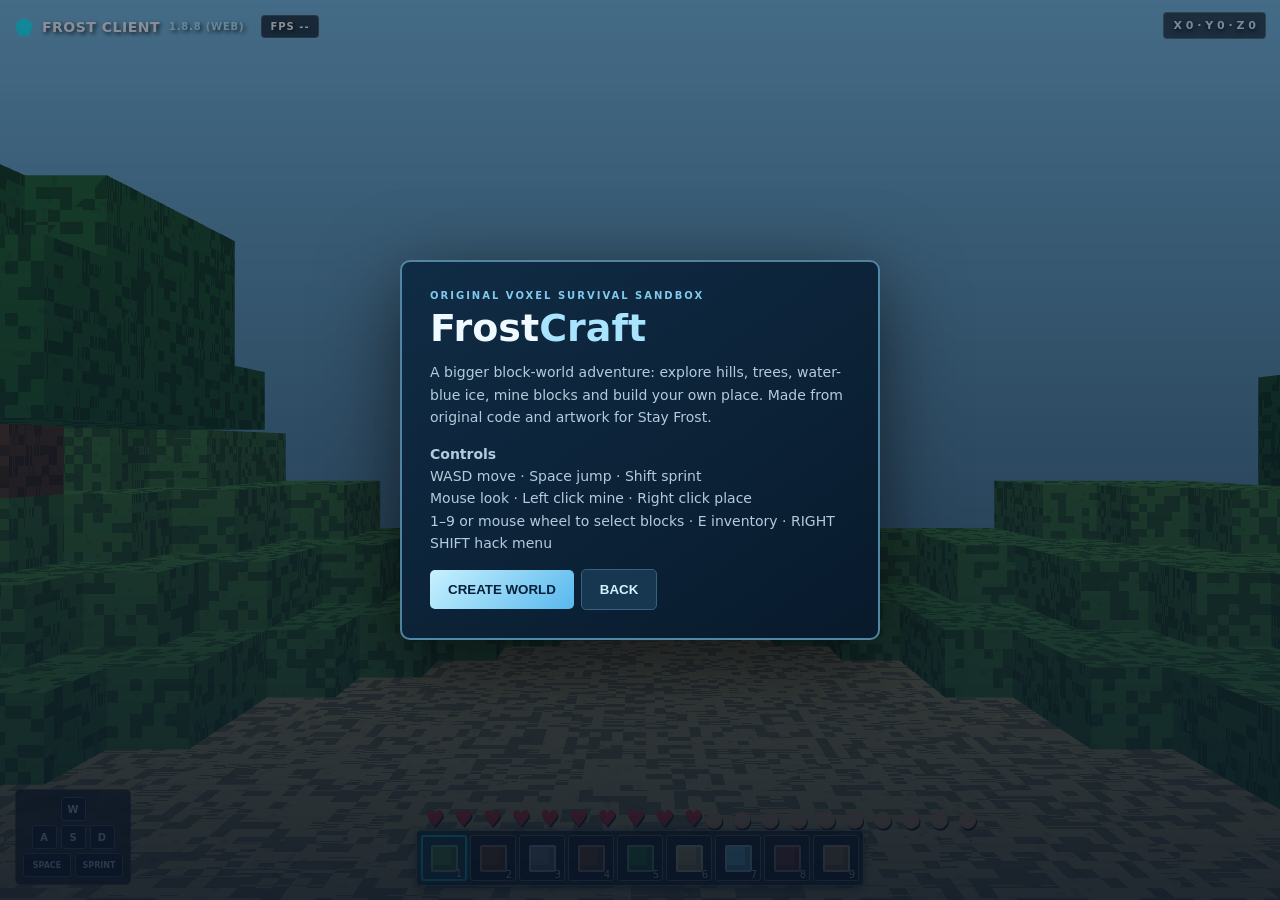
==== commit daa3e5f4: "Build Lunar-inspired Frost Client overlay and HUD" ====
--- a/game.html
+++ b/game.html
@@ -1,8 +1,8 @@
 <!doctype html>
 <html lang="en"><head><meta charset="utf-8"><meta name="viewport" content="width=device-width,initial-scale=1,maximum-scale=1,user-scalable=no"><meta name="theme-color" content="#071426"><title>FrostCraft · Stay Frost</title><style>
 *{box-sizing:border-box}html,body{margin:0;width:100%;height:100%;overflow:hidden;background:#80bce0;color:#eefaff;font:14px system-ui,Segoe UI,sans-serif}canvas{display:block;width:100%;height:100%;outline:0}#top{position:fixed;top:12px;left:14px;right:14px;display:flex;justify-content:space-between;pointer-events:none;text-shadow:0 2px 5px #000;z-index:2}#brand{font-weight:950;letter-spacing:2px;color:#d9f5ff}#profile,#coords{font-size:11px;color:#e1f4ff}#cross{position:fixed;left:50%;top:50%;width:18px;height:18px;transform:translate(-50%,-50%);pointer-events:none;z-index:2}#cross:before,#cross:after{content:"";position:absolute;background:#fff;box-shadow:0 1px 3px #000}#cross:before{width:2px;height:18px;left:8px}#cross:after{height:2px;width:18px;top:8px}#hotbar{position:fixed;bottom:14px;left:50%;transform:translateX(-50%);display:flex;gap:0;padding:4px;background:#171717dd;border:3px solid #c6c6c6;border-top-color:#f1f1f1;border-left-color:#f1f1f1;border-radius:0;box-shadow:0 2px 8px #0008;z-index:2}.slot{width:46px;height:46px;border:2px solid #555;background:#8b8b8b;display:grid;place-items:center;position:relative;box-shadow:inset 2px 2px #bdbdbd,inset -2px -2px #555}.slot.active{border:3px solid #fff;outline:1px solid #222;background:#aaa;box-shadow:0 0 0 1px #fff,inset 2px 2px #ddd,inset -2px -2px #555}.swatch{width:27px;height:27px;border:2px solid #ffffff66;box-shadow:inset -5px -5px #0003;image-rendering:pixelated}.slot small{position:absolute;bottom:0;right:3px;font-size:10px;text-shadow:0 1px 3px #000}#statusbar{position:fixed;bottom:70px;left:50%;transform:translateX(-50%);width:min(430px,94vw);display:flex;justify-content:space-between;pointer-events:none;z-index:2;text-shadow:1px 2px #222;font-size:22px;line-height:1}#hearts,#food{letter-spacing:1px;white-space:nowrap}#hearts{color:#ef3434}#food{color:#e2a36a}#help{position:fixed;left:13px;bottom:13px;font-size:11px;line-height:1.7;text-shadow:0 2px 5px #000;z-index:2}#overlay{position:fixed;inset:0;background:linear-gradient(#07142677,#071426dd);display:grid;place-items:center;padding:18px;z-index:5}#panel{width:min(480px,100%);padding:28px;border:2px solid #8edcff88;border-radius:10px;background:linear-gradient(145deg,#102c45,#081a2c);box-shadow:0 20px 80px #0009}h1{font-size:38px;line-height:1;margin:8px 0 12px}h1 em{font-style:normal;color:#a9e4ff}.eyebrow{font-size:10px;letter-spacing:2px;color:#81c9ec;font-weight:900}p{color:#b3ccdc;line-height:1.6}.btn{border:0;border-radius:5px;background:linear-gradient(135deg,#c7f1ff,#58b8ed);color:#06203a;font-weight:900;padding:12px 18px;cursor:pointer}.secondary{background:#17364f;color:#d6f2ff;border:1px solid #38617d;margin-left:7px}.hidden{display:none!important}#toast{position:fixed;top:68px;left:50%;transform:translateX(-50%);padding:8px 14px;background:#071b2cdd;border:1px solid #9edfff66;border-radius:6px;font-size:12px;opacity:0;transition:opacity .2s;z-index:3;pointer-events:none}#toast.show{opacity:1}#gameMenu{position:fixed;inset:0;z-index:8;display:grid;place-items:center;padding:16px;background:#020914bb;backdrop-filter:blur(7px)}#gameMenu.hidden{display:none!important}.menuCard{width:min(560px,96vw);max-height:85vh;overflow:auto;padding:24px;background:linear-gradient(145deg,#173b58,#071a2d);border:2px solid #8edcff88;border-radius:12px;box-shadow:0 22px 80px #000b}.menuCard h2{font-size:28px;margin:8px 0 18px}.menuGrid{display:grid;grid-template-columns:repeat(3,minmax(0,1fr));gap:9px}.menuItem{padding:12px 8px;background:#0a2338;border:1px solid #426783;border-radius:7px;color:#eaf8ff;text-align:center;cursor:pointer}.menuItem:hover{border-color:#a7e6ff;background:#174363}.menuItem small{display:block;color:#a9c8da;margin-top:5px}.menuActions{display:flex;justify-content:center;margin-top:18px}.toggleRow{display:flex;justify-content:space-between;align-items:center;padding:12px;border-bottom:1px solid #ffffff20;color:#eaf8ff}.toggleRow button{min-width:86px}.@media(max-width:600px){#help{display:none}.slot{width:36px;height:40px}#hotbar{bottom:8px;padding:3px}.slot .swatch{width:22px;height:22px}#statusbar{bottom:58px;font-size:18px;width:min(340px,94vw)}}
-.menuCard{width:min(650px,96vw);background:linear-gradient(145deg,#111820,#080d13);border:1px solid #3a4b5c;border-radius:5px;padding:22px;box-shadow:0 24px 90px #000d}.menuCard h2{font-size:25px;letter-spacing:.5px;color:#f1f6fa}.hackBar{display:flex;gap:10px;align-items:center;flex-wrap:wrap;margin:0 0 13px}.hackTabs{display:flex;gap:5px}.hackTab{background:#202b36;border:1px solid #394958;color:#b9c7d2;padding:8px 12px;border-radius:3px;cursor:pointer}.hackTab.chosen{background:#8edcff;color:#071521;border-color:#8edcff;font-weight:900}.hackSearch{flex:1;min-width:150px;background:#0b1219;border:1px solid #3a4b5c;color:#fff;padding:9px 11px;border-radius:3px;outline:none}.hackModules{display:grid;grid-template-columns:repeat(2,minmax(0,1fr));gap:8px;max-height:48vh;overflow:auto}.hackModule{display:flex;align-items:center;justify-content:space-between;gap:10px;text-align:left;background:#1a242e;border:1px solid #354553;border-radius:3px;color:#e9f2f8;padding:12px;cursor:pointer}.hackModule:hover{border-color:#8edcff}.hackModule.enabled{background:#173443;border-color:#62c5ef}.hackModule small{display:block;color:#9aabb8;font-size:11px;margin-top:4px}.hackSwitch{font-size:10px;font-weight:900;letter-spacing:1px;color:#91a0ad;background:#0b1219;padding:5px 8px;border-radius:2px}.hackModule.enabled .hackSwitch{color:#071521;background:#8edcff}.hackFoot{color:#718391;font-size:9px;letter-spacing:1.4px;margin-top:14px}.hackEmpty{grid-column:1/-1;padding:22px;text-align:center;color:#9aabb8}@media(max-width:520px){.hackModules{grid-template-columns:1fr}.hackBar{align-items:stretch}.hackTabs{overflow:auto}}</style></head><body>
-<canvas id="view"></canvas><div id="top"><div><div id="brand">❄ STAY FROST</div><div id="profile">FROSTCRAFT · <span id="version">1.8.8</span> PROFILE</div></div><div id="coords">X 0 · Y 0 · Z 0</div></div><div id="cross"></div><div id="statusbar"><div id="hearts">♥ ♥ ♥ ♥ ♥ ♥ ♥ ♥ ♥ ♥</div><div id="food">● ● ● ● ● ● ● ● ● ●</div></div><div id="hotbar"></div><div id="help">WASD move · SPACE jump · SHIFT sprint<br>Mouse look · Left-click mine · Right-click place<br>1–9 select · E inventory · RIGHT SHIFT hack menu</div><div id="toast"></div><div id="gameMenu" class="hidden"><div class="menuCard"><div class="eyebrow">STAY FROST CLIENT</div><h2 id="menuTitle">Inventory</h2><div id="menuBody"></div><div class="menuActions"><button class="btn" id="resumeBtn">RESUME</button><button class="btn secondary" id="closeBtn">CLOSE</button></div></div></div>
+.menuCard{width:min(650px,96vw);background:linear-gradient(145deg,#111820,#080d13);border:1px solid #3a4b5c;border-radius:5px;padding:22px;box-shadow:0 24px 90px #000d}.menuCard h2{font-size:25px;letter-spacing:.5px;color:#f1f6fa}.hackBar{display:flex;gap:10px;align-items:center;flex-wrap:wrap;margin:0 0 13px}.hackTabs{display:flex;gap:5px}.hackTab{background:#202b36;border:1px solid #394958;color:#b9c7d2;padding:8px 12px;border-radius:3px;cursor:pointer}.hackTab.chosen{background:#8edcff;color:#071521;border-color:#8edcff;font-weight:900}.hackSearch{flex:1;min-width:150px;background:#0b1219;border:1px solid #3a4b5c;color:#fff;padding:9px 11px;border-radius:3px;outline:none}.hackModules{display:grid;grid-template-columns:repeat(2,minmax(0,1fr));gap:8px;max-height:48vh;overflow:auto}.hackModule{display:flex;align-items:center;justify-content:space-between;gap:10px;text-align:left;background:#1a242e;border:1px solid #354553;border-radius:3px;color:#e9f2f8;padding:12px;cursor:pointer}.hackModule:hover{border-color:#8edcff}.hackModule.enabled{background:#173443;border-color:#62c5ef}.hackModule small{display:block;color:#9aabb8;font-size:11px;margin-top:4px}.hackSwitch{font-size:10px;font-weight:900;letter-spacing:1px;color:#91a0ad;background:#0b1219;padding:5px 8px;border-radius:2px}.hackModule.enabled .hackSwitch{color:#071521;background:#8edcff}.hackFoot{color:#718391;font-size:9px;letter-spacing:1.4px;margin-top:14px}.hackEmpty{grid-column:1/-1;padding:22px;text-align:center;color:#9aabb8}@media(max-width:520px){.hackModules{grid-template-columns:1fr}.hackBar{align-items:stretch}.hackTabs{overflow:auto}}#frostHud{position:fixed;top:15px;left:15px;z-index:4;display:flex;align-items:center;gap:9px;color:#fff;font-size:14px;font-weight:850;letter-spacing:.5px;text-shadow:2px 2px 4px #000c;pointer-events:none}.frostLogo{width:18px;height:18px;background:#1bf2ff;clip-path:polygon(50% 0%,100% 35%,82% 100%,18% 100%,0% 35%);filter:drop-shadow(0 0 5px #1bf2ff88)}#frostHud small{font-size:10px;font-weight:700;color:#bdefff;letter-spacing:.8px}#fpsValue{margin-left:8px;padding:5px 8px;background:#0b0c10b8;border:1px solid #ffffff26;border-radius:4px;font-size:10px;letter-spacing:1px}#keyHud{position:fixed;left:15px;bottom:15px;z-index:4;display:grid;gap:4px;padding:7px;background:#0b0c10a8;border:1px solid #ffffff35;border-radius:5px;pointer-events:none;backdrop-filter:blur(5px)}#keyHud>div{display:flex;justify-content:center;gap:4px}#keyHud i{font-style:normal;font-size:10px;font-weight:900;min-width:25px;height:24px;display:grid;place-items:center;background:#20252d;border:1px solid #68717c;border-radius:3px;color:#fff}#keyHud #keySpace,#keyHud #keySprint{min-width:48px;font-size:8px}#keyHud i.pressed{background:#1bf2ff;color:#071016;border-color:#b9faff;box-shadow:0 0 9px #1bf2ff77}#moduleHud{position:fixed;right:14px;top:52px;z-index:4;display:grid;justify-items:end;gap:4px;pointer-events:none}.modulePill{padding:5px 8px;background:#0b0c10c9;border:1px solid #1bf2ff77;border-radius:3px;color:#d8fbff;font-size:10px;font-weight:850;letter-spacing:.8px}#top #brand,#top #profile{display:none}#top #coords{top:15px;right:15px;background:#0b0c10a8;padding:6px 9px;border:1px solid #ffffff30;border-radius:4px;font-weight:800}#hotbar{background:#0b0c10b8;border:1px solid #ffffff66;border-radius:5px;gap:3px;padding:4px;backdrop-filter:blur(5px)}.slot{background:#20252d;border:1px solid #77808b;border-radius:3px;box-shadow:none}.slot.active{background:#28515a;border:2px solid #1bf2ff;outline:0;box-shadow:0 0 10px #1bf2ff66}.swatch{border-radius:2px}#help{display:none}@media(max-width:600px){#frostHud{top:9px;left:9px;font-size:12px}#frostHud small{display:none}#keyHud{left:8px;bottom:8px;transform:scale(.85);transform-origin:bottom left}#top #coords{top:9px;right:8px}.slot{width:34px;height:38px}#hotbar{bottom:8px;gap:2px;padding:3px}}</style></head><body>
+<canvas id="view"></canvas><div id="frostHud"><div class="frostLogo"></div><span>FROST CLIENT</span><small id="frostVersion">1.8.8 (WEB)</small><b id="fpsValue">FPS --</b></div><div id="keyHud"><div><i id="keyW">W</i></div><div><i id="keyA">A</i><i id="keyS">S</i><i id="keyD">D</i></div><div><i id="keySpace">SPACE</i><i id="keySprint">SPRINT</i></div></div><div id="moduleHud"></div><div id="top"><div><div id="brand">❄ STAY FROST</div><div id="profile">FROSTCRAFT · <span id="version">1.8.8</span> PROFILE</div></div><div id="coords">X 0 · Y 0 · Z 0</div></div><div id="cross"></div><div id="statusbar"><div id="hearts">♥ ♥ ♥ ♥ ♥ ♥ ♥ ♥ ♥ ♥</div><div id="food">● ● ● ● ● ● ● ● ● ●</div></div><div id="hotbar"></div><div id="help">WASD move · SPACE jump · SHIFT sprint<br>Mouse look · Left-click mine · Right-click place<br>1–9 select · E inventory · RIGHT SHIFT hack menu</div><div id="toast"></div><div id="gameMenu" class="hidden"><div class="menuCard"><div class="eyebrow">STAY FROST CLIENT</div><h2 id="menuTitle">Inventory</h2><div id="menuBody"></div><div class="menuActions"><button class="btn" id="resumeBtn">RESUME</button><button class="btn secondary" id="closeBtn">CLOSE</button></div></div></div>
 <div id="overlay"><div id="panel"><div class="eyebrow">ORIGINAL VOXEL SURVIVAL SANDBOX</div><h1>Frost<em>Craft</em></h1><p>A bigger block-world adventure: explore hills, trees, water-blue ice, mine blocks and build your own place. Made from original code and artwork for Stay Frost.</p><p><b>Controls</b><br>WASD move · Space jump · Shift sprint<br>Mouse look · Left click mine · Right click place<br>1–9 or mouse wheel to select blocks · E inventory · RIGHT SHIFT hack menu</p><button class="btn" id="start">CREATE WORLD</button><button class="btn secondary" id="back">BACK</button></div></div>
 <script>
 (()=>{"use strict";
@@ -15,7 +15,7 @@
 const loc={pos:gl.getAttribLocation(program,"aPos"),normal:gl.getAttribLocation(program,"aNormal"),color:gl.getAttribLocation(program,"aColor"),vp:gl.getUniformLocation(program,"uVP"),eye:gl.getUniformLocation(program,"uEye"),fullbright:gl.getUniformLocation(program,"uFullbright")};
 gl.enable(gl.DEPTH_TEST);gl.enable(gl.CULL_FACE);gl.cullFace(gl.BACK);
 const names=["Grass","Dirt","Stone","Wood","Leaves","Sand","Ice","Bricks","Planks"],colors=[[.36,.68,.28],[.48,.30,.16],[.52,.56,.60],[.55,.34,.19],[.20,.52,.22],[.82,.74,.48],[.38,.78,.91],[.58,.28,.24],[.72,.52,.29]],swatches=["#62a84a","#80502c","#858f99","#8c5730","#39843b","#d2bd79","#80d9ef","#93483c","#b58a50"];
-let selected=0,fullbright=false,zoom=false,showCoords=true,flyMode=false,speedMode=false,world=new Map(),vertices=[],buffer=gl.createBuffer(),dirty=true,playing=false,keys={},yaw=0,pitch=0,px=16.5,pz=16.5,py=5.1,vy=0,onGround=false,last=0,hitBlock=null,toastTimer=0;
+let selected=0,fullbright=false,zoom=false,showCoords=true,flyMode=false,speedMode=false,world=new Map(),vertices=[],buffer=gl.createBuffer(),dirty=true,playing=false,keys={},yaw=0,pitch=0,px=16.5,pz=16.5,py=5.1,vy=0,onGround=false,last=0,hitBlock=null,toastTimer=0,fpsFrames=0,fpsStamp=0;
 const W=36,D=36,idx=(x,y,z)=>x+","+y+","+z,get=(x,y,z)=>world.get(idx(x,y,z))||0,set=(x,y,z,id)=>{if(y<0||y>24||x<0||z<0||x>=W||z>=D)return;if(id)world.set(idx(x,y,z),id);else world.delete(idx(x,y,z));dirty=true};
 let seed=73421;function rand(){seed=(seed*1664525+1013904223)>>>0;return seed/4294967296}
 function heightAt(x,z){return Math.max(2,Math.min(8,3+Math.floor(1.7*Math.sin(x*.31)+1.4*Math.cos(z*.27)+.9*Math.sin((x+z)*.19))))}
@@ -34,7 +34,8 @@
 function collides(x,y,z){for(let yy=Math.floor(y);yy<=Math.floor(y+1.78);yy++)for(let xx=Math.floor(x-.22);xx<=Math.floor(x+.22);xx++)for(let zz=Math.floor(z-.22);zz<=Math.floor(z+.22);zz++)if(get(xx,yy,zz))return true;return false}
 function update(dt){let f=(keys.KeyW?1:0)-(keys.KeyS?1:0),s=(keys.KeyD?1:0)-(keys.KeyA?1:0),l=Math.hypot(f,s)||1,speed=(keys.ShiftLeft?7.2:4.5)*dt;speed*=speedMode?1.85:1;let dx=(Math.sin(yaw)*f+Math.cos(yaw)*s)/l*speed,dz=(-Math.cos(yaw)*f+Math.sin(yaw)*s)/l*speed;if(!collides(px+dx,py,pz))px+=dx;if(!collides(px,py,pz+dz))pz+=dz;if(flyMode){vy=0;let vertical=((keys.Space?1:0)-(keys.ShiftLeft?1:0))*speed*1.15;py=Math.max(1,Math.min(22,py+vertical));onGround=false}else{vy-=19*dt;let ny=py+vy*dt;if(ny<=heightAt(Math.floor(px),Math.floor(pz))+1.01){ny=heightAt(Math.floor(px),Math.floor(pz))+1.01;vy=0;onGround=true}else onGround=false;if(!collides(px,ny,pz))py=ny;else{vy=0}}hitBlock=raycast();document.getElementById("coords").textContent=showCoords?"X "+px.toFixed(1)+" · Y "+py.toFixed(1)+" · Z "+pz.toFixed(1):""}
 function render(){if(dirty)rebuild();gl.clearColor(.48,.72,.86,1);gl.clear(gl.COLOR_BUFFER_BIT|gl.DEPTH_BUFFER_BIT);let eye=[px,py+1.55,pz],dir=[Math.sin(yaw)*Math.cos(pitch),Math.sin(pitch),-Math.cos(yaw)*Math.cos(pitch)],vp=mul(perspective((zoom?Math.PI/5:Math.PI/3),canvas.width/canvas.height,.08,90),lookAt(eye,eye.map((v,i)=>v+dir[i]),[0,1,0]));gl.useProgram(program);gl.uniformMatrix4fv(loc.vp,false,new Float32Array(vp));gl.uniform3fv(loc.eye,new Float32Array(eye));gl.uniform1f(loc.fullbright,fullbright?1:0);gl.bindBuffer(gl.ARRAY_BUFFER,buffer);let stride=9*4;for(const [name,size,off]of [["pos",3,0],["normal",3,3],["color",3,6]]){gl.enableVertexAttribArray(loc[name]);gl.vertexAttribPointer(loc[name],size,gl.FLOAT,false,stride,off*4)}gl.drawArrays(gl.TRIANGLES,0,vertices.length/9)}
-function loop(t){if(!playing)return;let dt=Math.min(.04,(t-last)/1000||0);last=t;update(dt);render();requestAnimationFrame(loop)}
+function loop(t){if(!playing)return;let dt=Math.min(.04,(t-last)/1000||0);last=t;fpsFrames++;if(t-fpsStamp>=500){document.getElementById("fpsValue").textContent="FPS "+Math.round(fpsFrames*1000/(t-fpsStamp));fpsFrames=0;fpsStamp=t}update(dt);render();updateFrostHud();requestAnimationFrame(loop)}
+function updateFrostHud(){for(const [id,code] of [["keyW","KeyW"],["keyA","KeyA"],["keyS","KeyS"],["keyD","KeyD"],["keySpace","Space"],["keySprint","ShiftLeft"]]){const el=document.getElementById(id);if(el)el.classList.toggle("pressed",!!keys[code])}document.getElementById("moduleHud").innerHTML=hackModules.filter(m=>m.state()).map(m=>'<div class="modulePill">'+m.name.toUpperCase()+'</div>').join("")}
 function showToast(msg){let el=document.getElementById("toast");el.textContent=msg;el.classList.add("show");clearTimeout(toastTimer);toastTimer=setTimeout(()=>el.classList.remove("show"),1200)}
 const hackModules=[
 {id:"speed",name:"Speed",desc:"Move faster",cat:"Movement",state:()=>speedMode,set:v=>speedMode=v},
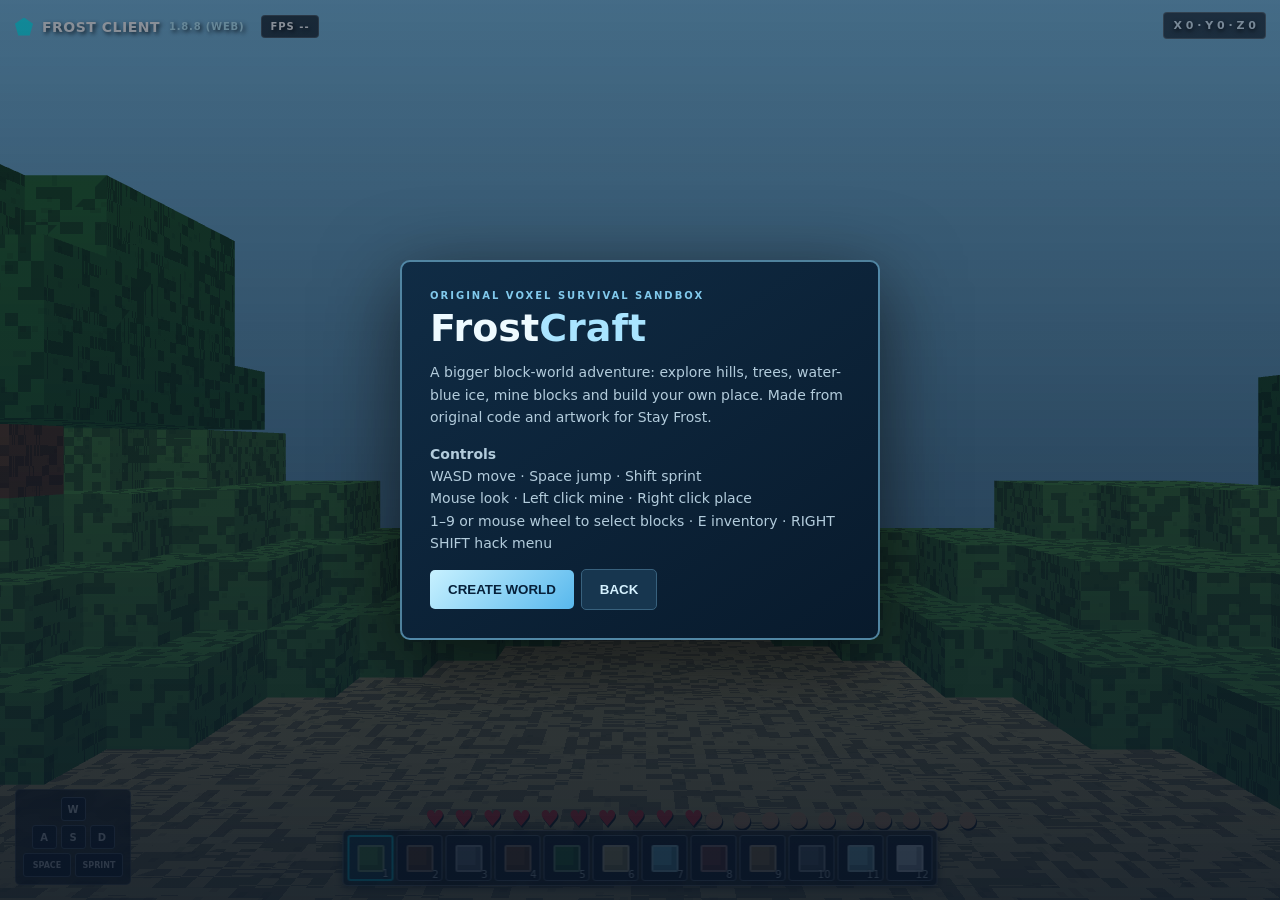
==== commit 4b0d2365: "Expand Frost blocks and save singleplayer worlds" ====
--- a/game.html
+++ b/game.html
@@ -14,12 +14,14 @@
 let program=gl.createProgram();gl.attachShader(program,shader(gl.VERTEX_SHADER,vs));gl.attachShader(program,shader(gl.FRAGMENT_SHADER,fs));gl.linkProgram(program);if(!gl.getProgramParameter(program,gl.LINK_STATUS))throw Error(gl.getProgramInfoLog(program));gl.useProgram(program);
 const loc={pos:gl.getAttribLocation(program,"aPos"),normal:gl.getAttribLocation(program,"aNormal"),color:gl.getAttribLocation(program,"aColor"),vp:gl.getUniformLocation(program,"uVP"),eye:gl.getUniformLocation(program,"uEye"),fullbright:gl.getUniformLocation(program,"uFullbright")};
 gl.enable(gl.DEPTH_TEST);gl.enable(gl.CULL_FACE);gl.cullFace(gl.BACK);
-const names=["Grass","Dirt","Stone","Wood","Leaves","Sand","Ice","Bricks","Planks"],colors=[[.36,.68,.28],[.48,.30,.16],[.52,.56,.60],[.55,.34,.19],[.20,.52,.22],[.82,.74,.48],[.38,.78,.91],[.58,.28,.24],[.72,.52,.29]],swatches=["#62a84a","#80502c","#858f99","#8c5730","#39843b","#d2bd79","#80d9ef","#93483c","#b58a50"];
+const names=["Grass","Dirt","Stone","Wood","Leaves","Sand","Ice","Bricks","Planks","Cobble","Glass","Snow"],colors=[[.36,.68,.28],[.48,.30,.16],[.52,.56,.60],[.55,.34,.19],[.20,.52,.22],[.82,.74,.48],[.38,.78,.91],[.58,.28,.24],[.72,.52,.29],[.42,.45,.49],[.58,.83,.91],[.91,.96,1]],swatches=["#62a84a","#80502c","#858f99","#8c5730","#39843b","#d2bd79","#80d9ef","#93483c","#b58a50","#6c747d","#9bdce9","#eaf5ff"];
 let selected=0,fullbright=false,zoom=false,showCoords=true,flyMode=false,speedMode=false,world=new Map(),vertices=[],buffer=gl.createBuffer(),dirty=true,playing=false,keys={},yaw=0,pitch=0,px=16.5,pz=16.5,py=5.1,vy=0,onGround=false,last=0,hitBlock=null,toastTimer=0,fpsFrames=0,fpsStamp=0;
 const W=36,D=36,idx=(x,y,z)=>x+","+y+","+z,get=(x,y,z)=>world.get(idx(x,y,z))||0,set=(x,y,z,id)=>{if(y<0||y>24||x<0||z<0||x>=W||z>=D)return;if(id)world.set(idx(x,y,z),id);else world.delete(idx(x,y,z));dirty=true};
 let seed=73421;function rand(){seed=(seed*1664525+1013904223)>>>0;return seed/4294967296}
 function heightAt(x,z){return Math.max(2,Math.min(8,3+Math.floor(1.7*Math.sin(x*.31)+1.4*Math.cos(z*.27)+.9*Math.sin((x+z)*.19))))}
 for(let x=0;x<W;x++)for(let z=0;z<D;z++){let h=heightAt(x,z);for(let y=0;y<=h;y++)set(x,y,z,y===h?1:y>h-3?2:3);if(h<3)set(x,h,z,6);if(rand()<.035&&x>2&&z>2&&x<W-3&&z<D-3&&h>3){for(let y=1;y<=3;y++)set(x,h+y,z,4);for(let dx=-2;dx<=2;dx++)for(let dz=-2;dz<=2;dz++)for(let dy=2;dy<=4;dy++)if(Math.abs(dx)+Math.abs(dz)+(dy===4?1:0)<5&&rand()>.08)set(x+dx,h+dy,z+dz,5)}}
+function saveWorld(){try{localStorage.setItem("frost-world-v2",JSON.stringify([...world]));return true}catch(e){return false}}
+try{const saved=JSON.parse(localStorage.getItem("frost-world-v2")||"null");if(Array.isArray(saved)&&saved.length<50000){world=new Map(saved.filter(v=>Array.isArray(v)&&typeof v[0]==="string"&&Number.isInteger(v[1])&&v[1]>=1&&v[1]<=names.length));dirty=true}}catch(e){}
 function face(arr,x,y,z,side,id){const c=colors[id-1],shade=[1,.82,.72,.92,.88,.95][side]||1;let color=c.map(v=>v*shade),p,n;
 switch(side){case 0:p=[[x,y,z+1],[x+1,y,z+1],[x+1,y+1,z+1],[x,y+1,z+1]];n=[0,0,1];break;case 1:p=[[x+1,y,z],[x,y,z],[x,y+1,z],[x+1,y+1,z]];n=[0,0,-1];break;case 2:p=[[x,y,z],[x,y,z+1],[x,y+1,z+1],[x,y+1,z]];n=[-1,0,0];break;case 3:p=[[x+1,y,z+1],[x+1,y,z],[x+1,y+1,z],[x+1,y+1,z+1]];n=[1,0,0];break;case 4:p=[[x,y+1,z+1],[x+1,y+1,z+1],[x+1,y+1,z],[x,y+1,z]];n=[0,1,0];break;default:p=[[x,y,z],[x+1,y,z],[x+1,y,z+1],[x,y,z+1]];n=[0,-1,0]}
 const order=[0,1,2,0,2,3];for(const i of order){arr.push(...p[i],...n,...color)}}
@@ -50,11 +52,11 @@
 document.getElementById("menuBody").addEventListener("click",e=>{const tab=e.target.closest("[data-cat]"),mod=e.target.closest("[data-hack]"),slot=e.target.closest("[data-slot]");if(tab){hackCategory=tab.dataset.cat;drawHackMenu();return}if(mod){const item=hackModules.find(x=>x.id===mod.dataset.hack);if(item){item.set(!item.state());showToast(item.name+" "+(item.state()?"enabled":"disabled"));drawHackMenu()}return}if(slot){selected=+slot.dataset.slot;drawHotbar();document.getElementById("gameMenu").classList.add("hidden");canvas.requestPointerLock?.();}});
 document.getElementById("resumeBtn").onclick=()=>{document.getElementById("gameMenu").classList.add("hidden");canvas.requestPointerLock?.()};document.getElementById("closeBtn").onclick=()=>document.getElementById("gameMenu").classList.add("hidden");document.getElementById("menuBody").addEventListener("click",e=>{const mod=e.target.closest("[data-mod]"),slot=e.target.closest("[data-slot]");if(mod){const k=mod.dataset.mod;if(k==="fullbright")fullbright=!fullbright;if(k==="zoom")zoom=!zoom;if(k==="coords")showCoords=!showCoords;openMenu("mods");}if(slot){selected=+slot.dataset.slot;drawHotbar();document.getElementById("gameMenu").classList.add("hidden");canvas.requestPointerLock?.();}});function start(){playing=true;overlay.classList.add("hidden");last=performance.now();render();requestAnimationFrame(loop);canvas.requestPointerLock?.()}
 document.getElementById("start").onclick=start;document.getElementById("back").onclick=()=>location.href="./play.html";
-addEventListener("keydown",e=>{keys[e.code]=true;if(e.code==="KeyE"&&playing){openMenu("inventory");return}if(e.code==="KeyM"&&playing){openMenu("mods");return}if(e.code==="ShiftRight"&&playing){openMenu("mods");return}if(e.code==="KeyC"&&playing){zoom=!zoom;showToast("Zoom "+(zoom?"enabled":"disabled"))}if(e.code==="Space"&&onGround){vy=7.2;onGround=false}if(e.code.startsWith("Digit")){let n=+e.code.slice(5);if(n>0&&n<=9){selected=n-1;drawHotbar()}}if(["Space","ArrowUp","ArrowDown"].includes(e.code))e.preventDefault()});addEventListener("keyup",e=>keys[e.code]=false);addEventListener("blur",()=>keys={});
+addEventListener("keydown",e=>{keys[e.code]=true;if(e.code==="KeyE"&&playing){openMenu("inventory");return}if(e.code==="F5"&&playing){e.preventDefault();saveWorld();showToast("World saved on this device");return}if(e.code==="KeyM"&&playing){openMenu("mods");return}if(e.code==="ShiftRight"&&playing){openMenu("mods");return}if(e.code==="KeyC"&&playing){zoom=!zoom;showToast("Zoom "+(zoom?"enabled":"disabled"))}if(e.code==="Space"&&onGround){vy=7.2;onGround=false}if(e.code.startsWith("Digit")){let n=+e.code.slice(5);if(n>0&&n<=9){selected=n-1;drawHotbar()}}if(["Space","ArrowUp","ArrowDown"].includes(e.code))e.preventDefault()});addEventListener("keyup",e=>keys[e.code]=false);addEventListener("blur",()=>keys={});
 document.addEventListener("mousemove",e=>{if(document.pointerLockElement===canvas&&playing){yaw+=e.movementX*.0022;pitch=Math.max(-1.45,Math.min(1.45,pitch-e.movementY*.0022))}});
 canvas.addEventListener("click",()=>{if(playing&&document.pointerLockElement!==canvas)canvas.requestPointerLock?.()});canvas.addEventListener("contextmenu",e=>e.preventDefault());
-canvas.addEventListener("mousedown",e=>{if(!playing||document.pointerLockElement!==canvas)return;let h=raycast();if(!h)return;if(e.button===0){set(h.x,h.y,h.z,0);showToast("Mined "+names[(get(h.x,h.y,h.z)||1)-1])}else if(e.button===2&&h.prev){let p=h.prev;if(!collides(p.x+.5,p.y,p.z+.5)){set(p.x,p.y,p.z,selected+1);showToast("Placed "+names[selected])}}});
+canvas.addEventListener("mousedown",e=>{if(!playing||document.pointerLockElement!==canvas)return;let h=raycast();if(!h)return;if(e.button===0){const mined=get(h.x,h.y,h.z);set(h.x,h.y,h.z,0);saveWorld();showToast("Mined "+names[(mined||1)-1])}else if(e.button===2&&h.prev){let p=h.prev;if(!collides(p.x+.5,p.y,p.z+.5)){set(p.x,p.y,p.z,selected+1);saveWorld();showToast("Placed "+names[selected])}}});
 addEventListener("wheel",e=>{selected=(selected+(e.deltaY>0?1:8))%9;drawHotbar()},{passive:true});
 document.addEventListener("pointerlockchange",()=>{if(!document.pointerLockElement&&playing&&!document.getElementById("gameMenu").classList.contains("hidden"))return;if(!document.pointerLockElement&&playing)showToast("Click the world to capture mouse")});
-document.addEventListener("visibilitychange",()=>{keys={}});render();
+addEventListener("beforeunload",saveWorld);document.addEventListener("visibilitychange",()=>{keys={};if(document.visibilityState==="hidden")saveWorld()});render();
 })();</script></body></html>
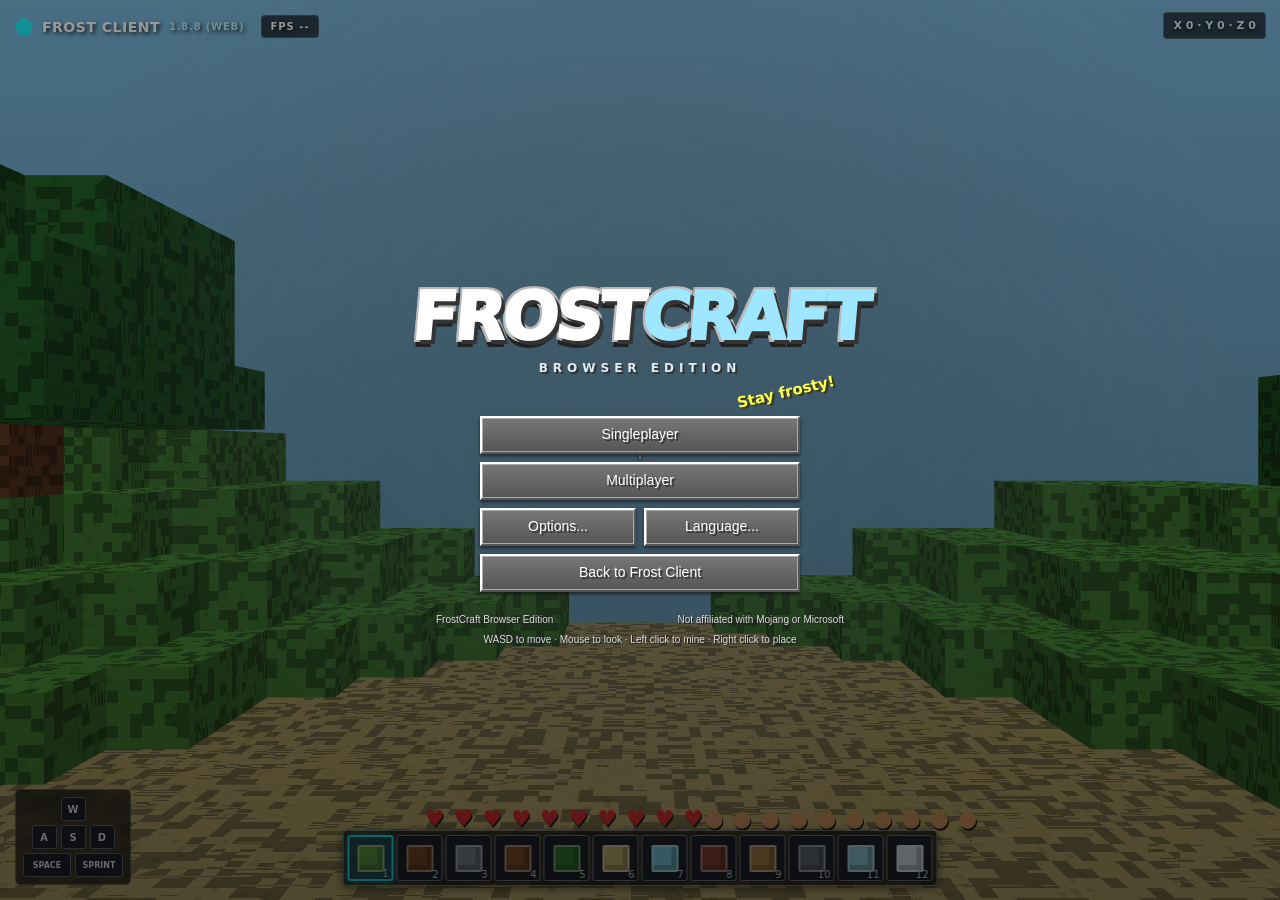
==== commit a393a79d: "Style FrostCraft title screen like classic Eaglercraft browser menu" ====
--- a/game.html
+++ b/game.html
@@ -1,9 +1,36 @@
 <!doctype html>
 <html lang="en"><head><meta charset="utf-8"><meta name="viewport" content="width=device-width,initial-scale=1,maximum-scale=1,user-scalable=no"><meta name="theme-color" content="#071426"><title>FrostCraft · Stay Frost</title><style>
 *{box-sizing:border-box}html,body{margin:0;width:100%;height:100%;overflow:hidden;background:#80bce0;color:#eefaff;font:14px system-ui,Segoe UI,sans-serif}canvas{display:block;width:100%;height:100%;outline:0}#top{position:fixed;top:12px;left:14px;right:14px;display:flex;justify-content:space-between;pointer-events:none;text-shadow:0 2px 5px #000;z-index:2}#brand{font-weight:950;letter-spacing:2px;color:#d9f5ff}#profile,#coords{font-size:11px;color:#e1f4ff}#cross{position:fixed;left:50%;top:50%;width:18px;height:18px;transform:translate(-50%,-50%);pointer-events:none;z-index:2}#cross:before,#cross:after{content:"";position:absolute;background:#fff;box-shadow:0 1px 3px #000}#cross:before{width:2px;height:18px;left:8px}#cross:after{height:2px;width:18px;top:8px}#hotbar{position:fixed;bottom:14px;left:50%;transform:translateX(-50%);display:flex;gap:0;padding:4px;background:#171717dd;border:3px solid #c6c6c6;border-top-color:#f1f1f1;border-left-color:#f1f1f1;border-radius:0;box-shadow:0 2px 8px #0008;z-index:2}.slot{width:46px;height:46px;border:2px solid #555;background:#8b8b8b;display:grid;place-items:center;position:relative;box-shadow:inset 2px 2px #bdbdbd,inset -2px -2px #555}.slot.active{border:3px solid #fff;outline:1px solid #222;background:#aaa;box-shadow:0 0 0 1px #fff,inset 2px 2px #ddd,inset -2px -2px #555}.swatch{width:27px;height:27px;border:2px solid #ffffff66;box-shadow:inset -5px -5px #0003;image-rendering:pixelated}.slot small{position:absolute;bottom:0;right:3px;font-size:10px;text-shadow:0 1px 3px #000}#statusbar{position:fixed;bottom:70px;left:50%;transform:translateX(-50%);width:min(430px,94vw);display:flex;justify-content:space-between;pointer-events:none;z-index:2;text-shadow:1px 2px #222;font-size:22px;line-height:1}#hearts,#food{letter-spacing:1px;white-space:nowrap}#hearts{color:#ef3434}#food{color:#e2a36a}#help{position:fixed;left:13px;bottom:13px;font-size:11px;line-height:1.7;text-shadow:0 2px 5px #000;z-index:2}#overlay{position:fixed;inset:0;background:linear-gradient(#07142677,#071426dd);display:grid;place-items:center;padding:18px;z-index:5}#panel{width:min(480px,100%);padding:28px;border:2px solid #8edcff88;border-radius:10px;background:linear-gradient(145deg,#102c45,#081a2c);box-shadow:0 20px 80px #0009}h1{font-size:38px;line-height:1;margin:8px 0 12px}h1 em{font-style:normal;color:#a9e4ff}.eyebrow{font-size:10px;letter-spacing:2px;color:#81c9ec;font-weight:900}p{color:#b3ccdc;line-height:1.6}.btn{border:0;border-radius:5px;background:linear-gradient(135deg,#c7f1ff,#58b8ed);color:#06203a;font-weight:900;padding:12px 18px;cursor:pointer}.secondary{background:#17364f;color:#d6f2ff;border:1px solid #38617d;margin-left:7px}.hidden{display:none!important}#toast{position:fixed;top:68px;left:50%;transform:translateX(-50%);padding:8px 14px;background:#071b2cdd;border:1px solid #9edfff66;border-radius:6px;font-size:12px;opacity:0;transition:opacity .2s;z-index:3;pointer-events:none}#toast.show{opacity:1}#gameMenu{position:fixed;inset:0;z-index:8;display:grid;place-items:center;padding:16px;background:#020914bb;backdrop-filter:blur(7px)}#gameMenu.hidden{display:none!important}.menuCard{width:min(560px,96vw);max-height:85vh;overflow:auto;padding:24px;background:linear-gradient(145deg,#173b58,#071a2d);border:2px solid #8edcff88;border-radius:12px;box-shadow:0 22px 80px #000b}.menuCard h2{font-size:28px;margin:8px 0 18px}.menuGrid{display:grid;grid-template-columns:repeat(3,minmax(0,1fr));gap:9px}.menuItem{padding:12px 8px;background:#0a2338;border:1px solid #426783;border-radius:7px;color:#eaf8ff;text-align:center;cursor:pointer}.menuItem:hover{border-color:#a7e6ff;background:#174363}.menuItem small{display:block;color:#a9c8da;margin-top:5px}.menuActions{display:flex;justify-content:center;margin-top:18px}.toggleRow{display:flex;justify-content:space-between;align-items:center;padding:12px;border-bottom:1px solid #ffffff20;color:#eaf8ff}.toggleRow button{min-width:86px}.@media(max-width:600px){#help{display:none}.slot{width:36px;height:40px}#hotbar{bottom:8px;padding:3px}.slot .swatch{width:22px;height:22px}#statusbar{bottom:58px;font-size:18px;width:min(340px,94vw)}}
-.menuCard{width:min(650px,96vw);background:linear-gradient(145deg,#111820,#080d13);border:1px solid #3a4b5c;border-radius:5px;padding:22px;box-shadow:0 24px 90px #000d}.menuCard h2{font-size:25px;letter-spacing:.5px;color:#f1f6fa}.hackBar{display:flex;gap:10px;align-items:center;flex-wrap:wrap;margin:0 0 13px}.hackTabs{display:flex;gap:5px}.hackTab{background:#202b36;border:1px solid #394958;color:#b9c7d2;padding:8px 12px;border-radius:3px;cursor:pointer}.hackTab.chosen{background:#8edcff;color:#071521;border-color:#8edcff;font-weight:900}.hackSearch{flex:1;min-width:150px;background:#0b1219;border:1px solid #3a4b5c;color:#fff;padding:9px 11px;border-radius:3px;outline:none}.hackModules{display:grid;grid-template-columns:repeat(2,minmax(0,1fr));gap:8px;max-height:48vh;overflow:auto}.hackModule{display:flex;align-items:center;justify-content:space-between;gap:10px;text-align:left;background:#1a242e;border:1px solid #354553;border-radius:3px;color:#e9f2f8;padding:12px;cursor:pointer}.hackModule:hover{border-color:#8edcff}.hackModule.enabled{background:#173443;border-color:#62c5ef}.hackModule small{display:block;color:#9aabb8;font-size:11px;margin-top:4px}.hackSwitch{font-size:10px;font-weight:900;letter-spacing:1px;color:#91a0ad;background:#0b1219;padding:5px 8px;border-radius:2px}.hackModule.enabled .hackSwitch{color:#071521;background:#8edcff}.hackFoot{color:#718391;font-size:9px;letter-spacing:1.4px;margin-top:14px}.hackEmpty{grid-column:1/-1;padding:22px;text-align:center;color:#9aabb8}@media(max-width:520px){.hackModules{grid-template-columns:1fr}.hackBar{align-items:stretch}.hackTabs{overflow:auto}}#frostHud{position:fixed;top:15px;left:15px;z-index:4;display:flex;align-items:center;gap:9px;color:#fff;font-size:14px;font-weight:850;letter-spacing:.5px;text-shadow:2px 2px 4px #000c;pointer-events:none}.frostLogo{width:18px;height:18px;background:#1bf2ff;clip-path:polygon(50% 0%,100% 35%,82% 100%,18% 100%,0% 35%);filter:drop-shadow(0 0 5px #1bf2ff88)}#frostHud small{font-size:10px;font-weight:700;color:#bdefff;letter-spacing:.8px}#fpsValue{margin-left:8px;padding:5px 8px;background:#0b0c10b8;border:1px solid #ffffff26;border-radius:4px;font-size:10px;letter-spacing:1px}#keyHud{position:fixed;left:15px;bottom:15px;z-index:4;display:grid;gap:4px;padding:7px;background:#0b0c10a8;border:1px solid #ffffff35;border-radius:5px;pointer-events:none;backdrop-filter:blur(5px)}#keyHud>div{display:flex;justify-content:center;gap:4px}#keyHud i{font-style:normal;font-size:10px;font-weight:900;min-width:25px;height:24px;display:grid;place-items:center;background:#20252d;border:1px solid #68717c;border-radius:3px;color:#fff}#keyHud #keySpace,#keyHud #keySprint{min-width:48px;font-size:8px}#keyHud i.pressed{background:#1bf2ff;color:#071016;border-color:#b9faff;box-shadow:0 0 9px #1bf2ff77}#moduleHud{position:fixed;right:14px;top:52px;z-index:4;display:grid;justify-items:end;gap:4px;pointer-events:none}.modulePill{padding:5px 8px;background:#0b0c10c9;border:1px solid #1bf2ff77;border-radius:3px;color:#d8fbff;font-size:10px;font-weight:850;letter-spacing:.8px}#top #brand,#top #profile{display:none}#top #coords{top:15px;right:15px;background:#0b0c10a8;padding:6px 9px;border:1px solid #ffffff30;border-radius:4px;font-weight:800}#hotbar{background:#0b0c10b8;border:1px solid #ffffff66;border-radius:5px;gap:3px;padding:4px;backdrop-filter:blur(5px)}.slot{background:#20252d;border:1px solid #77808b;border-radius:3px;box-shadow:none}.slot.active{background:#28515a;border:2px solid #1bf2ff;outline:0;box-shadow:0 0 10px #1bf2ff66}.swatch{border-radius:2px}#help{display:none}@media(max-width:600px){#frostHud{top:9px;left:9px;font-size:12px}#frostHud small{display:none}#keyHud{left:8px;bottom:8px;transform:scale(.85);transform-origin:bottom left}#top #coords{top:9px;right:8px}.slot{width:34px;height:38px}#hotbar{bottom:8px;gap:2px;padding:3px}}</style></head><body>
+.menuCard{width:min(650px,96vw);background:linear-gradient(145deg,#111820,#080d13);border:1px solid #3a4b5c;border-radius:5px;padding:22px;box-shadow:0 24px 90px #000d}.menuCard h2{font-size:25px;letter-spacing:.5px;color:#f1f6fa}.hackBar{display:flex;gap:10px;align-items:center;flex-wrap:wrap;margin:0 0 13px}.hackTabs{display:flex;gap:5px}.hackTab{background:#202b36;border:1px solid #394958;color:#b9c7d2;padding:8px 12px;border-radius:3px;cursor:pointer}.hackTab.chosen{background:#8edcff;color:#071521;border-color:#8edcff;font-weight:900}.hackSearch{flex:1;min-width:150px;background:#0b1219;border:1px solid #3a4b5c;color:#fff;padding:9px 11px;border-radius:3px;outline:none}.hackModules{display:grid;grid-template-columns:repeat(2,minmax(0,1fr));gap:8px;max-height:48vh;overflow:auto}.hackModule{display:flex;align-items:center;justify-content:space-between;gap:10px;text-align:left;background:#1a242e;border:1px solid #354553;border-radius:3px;color:#e9f2f8;padding:12px;cursor:pointer}.hackModule:hover{border-color:#8edcff}.hackModule.enabled{background:#173443;border-color:#62c5ef}.hackModule small{display:block;color:#9aabb8;font-size:11px;margin-top:4px}.hackSwitch{font-size:10px;font-weight:900;letter-spacing:1px;color:#91a0ad;background:#0b1219;padding:5px 8px;border-radius:2px}.hackModule.enabled .hackSwitch{color:#071521;background:#8edcff}.hackFoot{color:#718391;font-size:9px;letter-spacing:1.4px;margin-top:14px}.hackEmpty{grid-column:1/-1;padding:22px;text-align:center;color:#9aabb8}@media(max-width:520px){.hackModules{grid-template-columns:1fr}.hackBar{align-items:stretch}.hackTabs{overflow:auto}}#frostHud{position:fixed;top:15px;left:15px;z-index:4;display:flex;align-items:center;gap:9px;color:#fff;font-size:14px;font-weight:850;letter-spacing:.5px;text-shadow:2px 2px 4px #000c;pointer-events:none}.frostLogo{width:18px;height:18px;background:#1bf2ff;clip-path:polygon(50% 0%,100% 35%,82% 100%,18% 100%,0% 35%);filter:drop-shadow(0 0 5px #1bf2ff88)}#frostHud small{font-size:10px;font-weight:700;color:#bdefff;letter-spacing:.8px}#fpsValue{margin-left:8px;padding:5px 8px;background:#0b0c10b8;border:1px solid #ffffff26;border-radius:4px;font-size:10px;letter-spacing:1px}#keyHud{position:fixed;left:15px;bottom:15px;z-index:4;display:grid;gap:4px;padding:7px;background:#0b0c10a8;border:1px solid #ffffff35;border-radius:5px;pointer-events:none;backdrop-filter:blur(5px)}#keyHud>div{display:flex;justify-content:center;gap:4px}#keyHud i{font-style:normal;font-size:10px;font-weight:900;min-width:25px;height:24px;display:grid;place-items:center;background:#20252d;border:1px solid #68717c;border-radius:3px;color:#fff}#keyHud #keySpace,#keyHud #keySprint{min-width:48px;font-size:8px}#keyHud i.pressed{background:#1bf2ff;color:#071016;border-color:#b9faff;box-shadow:0 0 9px #1bf2ff77}#moduleHud{position:fixed;right:14px;top:52px;z-index:4;display:grid;justify-items:end;gap:4px;pointer-events:none}.modulePill{padding:5px 8px;background:#0b0c10c9;border:1px solid #1bf2ff77;border-radius:3px;color:#d8fbff;font-size:10px;font-weight:850;letter-spacing:.8px}#top #brand,#top #profile{display:none}#top #coords{top:15px;right:15px;background:#0b0c10a8;padding:6px 9px;border:1px solid #ffffff30;border-radius:4px;font-weight:800}#hotbar{background:#0b0c10b8;border:1px solid #ffffff66;border-radius:5px;gap:3px;padding:4px;backdrop-filter:blur(5px)}.slot{background:#20252d;border:1px solid #77808b;border-radius:3px;box-shadow:none}.slot.active{background:#28515a;border:2px solid #1bf2ff;outline:0;box-shadow:0 0 10px #1bf2ff66}.swatch{border-radius:2px}#help{display:none}@media(max-width:600px){#frostHud{top:9px;left:9px;font-size:12px}#frostHud small{display:none}#keyHud{left:8px;bottom:8px;transform:scale(.85);transform-origin:bottom left}#top #coords{top:9px;right:8px}.slot{width:34px;height:38px}#hotbar{bottom:8px;gap:2px;padding:3px}}
+/* Classic browser Minecraft-style title screen */
+#overlay{background:linear-gradient(#0006,#0009),radial-gradient(ellipse at 50% 35%,#738b9c55,transparent 65%);backdrop-filter:none}
+#eaglerMenu{width:min(440px,96vw);padding:18px 24px 13px;text-align:center;position:relative;color:#fff;text-shadow:2px 2px #303030}
+.eaglerLogo{height:142px;display:flex;flex-direction:column;align-items:center;justify-content:center;margin-bottom:14px;position:relative}
+.logoMain{font-family:Impact,'Arial Black',system-ui,sans-serif;font-size:clamp(43px,9vw,66px);font-weight:1000;letter-spacing:-3px;line-height:.95;color:#fff;text-shadow:4px 4px #343434,-2px -2px #b8b8b8,2px -2px #b8b8b8,-2px 2px #b8b8b8,0 7px #222;transform:skew(-5deg)}
+.logoMain span{color:#9fe6ff}
+.logoSub{font-size:12px;font-weight:900;letter-spacing:5px;margin-top:12px;color:#dcecf6;text-shadow:2px 2px #333}
+.splash{position:absolute;right:0;bottom:1px;color:#ffff55;font-size:15px;font-weight:900;text-shadow:2px 2px #3b3b00;transform:rotate(-13deg)}
+.menuButtons{width:min(320px,100%);margin:0 auto;display:grid;gap:8px}
+.mcButton{height:38px;min-width:0;padding:0 10px;border:2px solid;border-color:#fff #555 #555 #fff;border-radius:0;background:linear-gradient(#777,#555);color:#fff;font:14px/1.1 Arial,sans-serif;text-shadow:2px 2px #333;box-shadow:inset 0 0 0 1px #aaa,0 2px 3px #0008;cursor:pointer}
+.mcButton:hover,.mcButton:focus{outline:0;border-color:#fff #ddd #ddd #fff;background:linear-gradient(#a0a0a0,#777);color:#ffffa0}
+.mcButton:active{border-color:#555 #fff #fff #555;background:linear-gradient(#444,#666)}
+.menuPair{display:grid;grid-template-columns:1fr 1fr;gap:8px}
+.menuFooter{display:flex;justify-content:space-between;gap:10px;margin:22px -8px 0;color:#ddd;font:10px Arial,sans-serif;text-shadow:1px 1px #222}
+.menuHint{font:10px Arial,sans-serif;color:#ddd;margin-top:9px;text-shadow:1px 1px #222}
+@media(max-width:520px){#eaglerMenu{padding:10px 12px}.eaglerLogo{height:120px}.logoMain{font-size:48px}.menuButtons{width:min(310px,100%)}.menuFooter{font-size:8px}}
+</style></head><body>
 <canvas id="view"></canvas><div id="frostHud"><div class="frostLogo"></div><span>FROST CLIENT</span><small id="frostVersion">1.8.8 (WEB)</small><b id="fpsValue">FPS --</b></div><div id="keyHud"><div><i id="keyW">W</i></div><div><i id="keyA">A</i><i id="keyS">S</i><i id="keyD">D</i></div><div><i id="keySpace">SPACE</i><i id="keySprint">SPRINT</i></div></div><div id="moduleHud"></div><div id="top"><div><div id="brand">❄ STAY FROST</div><div id="profile">FROSTCRAFT · <span id="version">1.8.8</span> PROFILE</div></div><div id="coords">X 0 · Y 0 · Z 0</div></div><div id="cross"></div><div id="statusbar"><div id="hearts">♥ ♥ ♥ ♥ ♥ ♥ ♥ ♥ ♥ ♥</div><div id="food">● ● ● ● ● ● ● ● ● ●</div></div><div id="hotbar"></div><div id="help">WASD move · SPACE jump · SHIFT sprint<br>Mouse look · Left-click mine · Right-click place<br>1–9 select · E inventory · RIGHT SHIFT hack menu</div><div id="toast"></div><div id="gameMenu" class="hidden"><div class="menuCard"><div class="eyebrow">STAY FROST CLIENT</div><h2 id="menuTitle">Inventory</h2><div id="menuBody"></div><div class="menuActions"><button class="btn" id="resumeBtn">RESUME</button><button class="btn secondary" id="closeBtn">CLOSE</button></div></div></div>
-<div id="overlay"><div id="panel"><div class="eyebrow">ORIGINAL VOXEL SURVIVAL SANDBOX</div><h1>Frost<em>Craft</em></h1><p>A bigger block-world adventure: explore hills, trees, water-blue ice, mine blocks and build your own place. Made from original code and artwork for Stay Frost.</p><p><b>Controls</b><br>WASD move · Space jump · Shift sprint<br>Mouse look · Left click mine · Right click place<br>1–9 or mouse wheel to select blocks · E inventory · RIGHT SHIFT hack menu</p><button class="btn" id="start">CREATE WORLD</button><button class="btn secondary" id="back">BACK</button></div></div>
+<div id="overlay"><div id="eaglerMenu">
+ <div class="eaglerLogo"><div class="logoMain">FROST<span>CRAFT</span></div><div class="logoSub">BROWSER EDITION</div><div class="splash">Stay frosty!</div></div>
+ <div class="menuButtons">
+  <button class="mcButton wide" id="start">Singleplayer</button>
+  <button class="mcButton wide" id="multiplayer">Multiplayer</button>
+  <div class="menuPair"><button class="mcButton" id="options">Options...</button><button class="mcButton" id="language">Language...</button></div>
+  <button class="mcButton wide" id="back">Back to Frost Client</button>
+ </div>
+ <div class="menuFooter"><span>FrostCraft Browser Edition</span><span>Not affiliated with Mojang or Microsoft</span></div>
+ <div class="menuHint">WASD to move · Mouse to look · Left click to mine · Right click to place</div>
+</div></div>
 <script>
 (()=>{"use strict";
 const canvas=document.getElementById("view"),overlay=document.getElementById("overlay"),version=new URLSearchParams(location.search).get("version")||"1.8.8";document.getElementById("version").textContent=version;
@@ -52,6 +79,9 @@
 document.getElementById("menuBody").addEventListener("click",e=>{const tab=e.target.closest("[data-cat]"),mod=e.target.closest("[data-hack]"),slot=e.target.closest("[data-slot]");if(tab){hackCategory=tab.dataset.cat;drawHackMenu();return}if(mod){const item=hackModules.find(x=>x.id===mod.dataset.hack);if(item){item.set(!item.state());showToast(item.name+" "+(item.state()?"enabled":"disabled"));drawHackMenu()}return}if(slot){selected=+slot.dataset.slot;drawHotbar();document.getElementById("gameMenu").classList.add("hidden");canvas.requestPointerLock?.();}});
 document.getElementById("resumeBtn").onclick=()=>{document.getElementById("gameMenu").classList.add("hidden");canvas.requestPointerLock?.()};document.getElementById("closeBtn").onclick=()=>document.getElementById("gameMenu").classList.add("hidden");document.getElementById("menuBody").addEventListener("click",e=>{const mod=e.target.closest("[data-mod]"),slot=e.target.closest("[data-slot]");if(mod){const k=mod.dataset.mod;if(k==="fullbright")fullbright=!fullbright;if(k==="zoom")zoom=!zoom;if(k==="coords")showCoords=!showCoords;openMenu("mods");}if(slot){selected=+slot.dataset.slot;drawHotbar();document.getElementById("gameMenu").classList.add("hidden");canvas.requestPointerLock?.();}});function start(){playing=true;overlay.classList.add("hidden");last=performance.now();render();requestAnimationFrame(loop);canvas.requestPointerLock?.()}
 document.getElementById("start").onclick=start;document.getElementById("back").onclick=()=>location.href="./play.html";
+document.getElementById("multiplayer").onclick=()=>showToast("Multiplayer is not available in this local FrostCraft build yet.");
+document.getElementById("options").onclick=()=>showToast("Options: use M or Right Shift for Frost modules; F5 saves your world.");
+document.getElementById("language").onclick=()=>showToast("Language selection is coming soon.");
 addEventListener("keydown",e=>{keys[e.code]=true;if(e.code==="KeyE"&&playing){openMenu("inventory");return}if(e.code==="F5"&&playing){e.preventDefault();saveWorld();showToast("World saved on this device");return}if(e.code==="KeyM"&&playing){openMenu("mods");return}if(e.code==="ShiftRight"&&playing){openMenu("mods");return}if(e.code==="KeyC"&&playing){zoom=!zoom;showToast("Zoom "+(zoom?"enabled":"disabled"))}if(e.code==="Space"&&onGround){vy=7.2;onGround=false}if(e.code.startsWith("Digit")){let n=+e.code.slice(5);if(n>0&&n<=9){selected=n-1;drawHotbar()}}if(["Space","ArrowUp","ArrowDown"].includes(e.code))e.preventDefault()});addEventListener("keyup",e=>keys[e.code]=false);addEventListener("blur",()=>keys={});
 document.addEventListener("mousemove",e=>{if(document.pointerLockElement===canvas&&playing){yaw+=e.movementX*.0022;pitch=Math.max(-1.45,Math.min(1.45,pitch-e.movementY*.0022))}});
 canvas.addEventListener("click",()=>{if(playing&&document.pointerLockElement!==canvas)canvas.requestPointerLock?.()});canvas.addEventListener("contextmenu",e=>e.preventDefault());
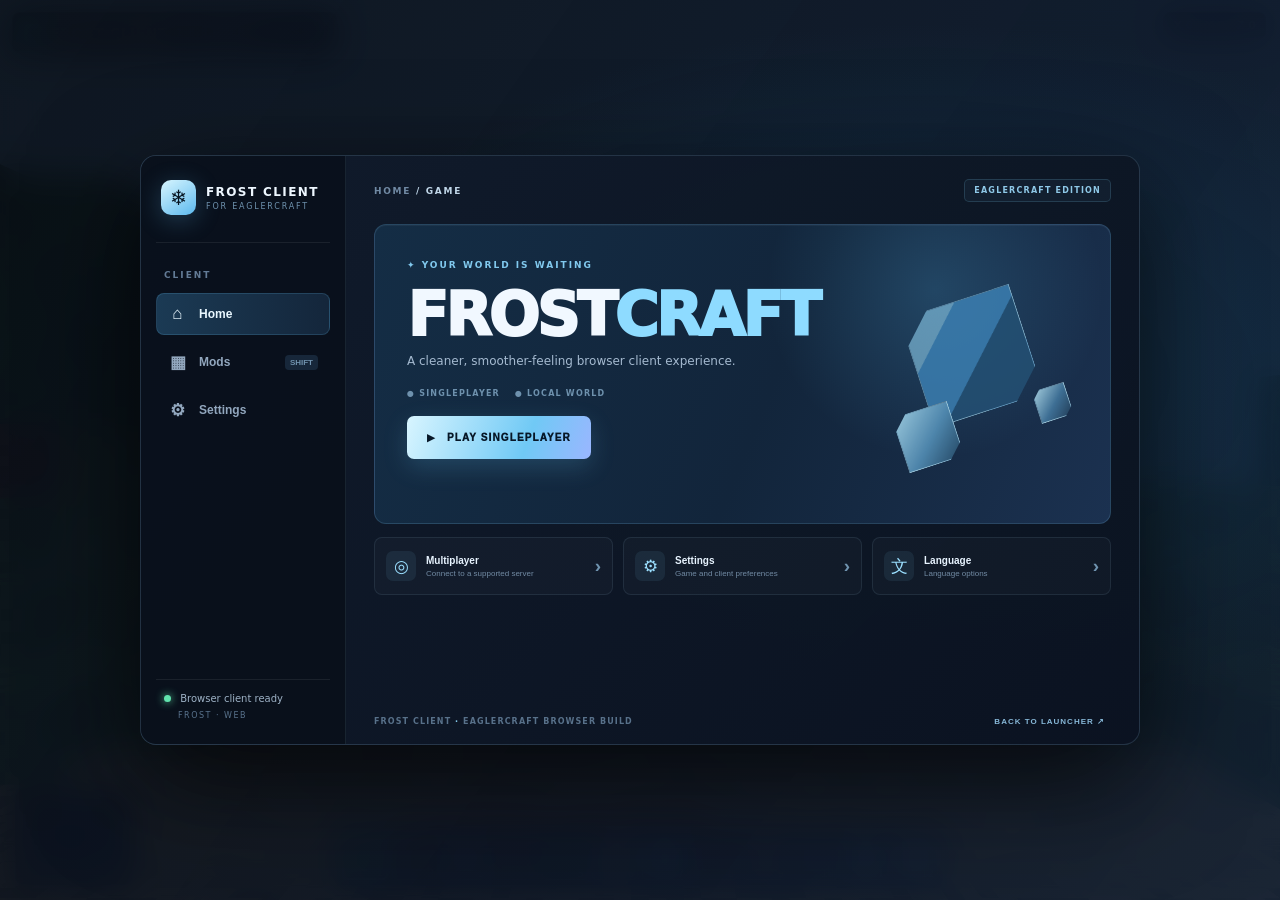
==== commit 67429864: "Redesign FrostCraft with Lunar-inspired Eaglercraft client UI and HUD" ====
--- a/game.html
+++ b/game.html
@@ -18,18 +18,80 @@
 .menuFooter{display:flex;justify-content:space-between;gap:10px;margin:22px -8px 0;color:#ddd;font:10px Arial,sans-serif;text-shadow:1px 1px #222}
 .menuHint{font:10px Arial,sans-serif;color:#ddd;margin-top:9px;text-shadow:1px 1px #222}
 @media(max-width:520px){#eaglerMenu{padding:10px 12px}.eaglerLogo{height:120px}.logoMain{font-size:48px}.menuButtons{width:min(310px,100%)}.menuFooter{font-size:8px}}
+
+/* Frost x Lunar-inspired client interface: original styling, not Lunar assets */
+#overlay{padding:0;background:radial-gradient(ellipse at 72% 42%,#123e5a88,transparent 48%),linear-gradient(125deg,#070b13ed,#0b1424f2 60%,#101d31f0);backdrop-filter:blur(16px)}
+#lunarShell{width:min(1000px,96vw);min-height:min(590px,90vh);display:grid;grid-template-columns:205px 1fr;overflow:hidden;background:linear-gradient(135deg,#111c2cF5,#0b1321f7);border:1px solid #a8dfff26;border-radius:16px;box-shadow:0 35px 110px #000b;color:#eef7ff;font-family:Inter,system-ui,sans-serif;text-shadow:none}
+.lunarSide{display:flex;flex-direction:column;padding:24px 15px;background:#080e19c9;border-right:1px solid #a8dfff18}
+.lunarBrand{display:flex;align-items:center;gap:10px;padding:0 5px 27px;border-bottom:1px solid #ffffff12}
+.lunarMark{width:35px;height:35px;border-radius:10px;display:grid;place-items:center;background:linear-gradient(145deg,#d8f6ff,#5cb9ee);color:#071522;font-size:21px;box-shadow:0 5px 24px #5cb9ee44}
+.lunarBrand b{display:block;font-size:12px;letter-spacing:1.4px}.lunarBrand small{display:block;color:#6e91ad;font-size:8px;letter-spacing:1.8px;margin-top:3px}
+.sideLabel{font-size:9px;color:#637b96;letter-spacing:2px;font-weight:900;margin:27px 8px 10px}
+.sideLink{height:42px;display:flex;align-items:center;gap:12px;padding:0 11px;margin:3px 0;border:1px solid transparent;border-radius:8px;background:transparent;color:#92a7be;text-align:left;font-size:12px;font-weight:700;cursor:pointer}
+.sideLink span{font-size:17px;width:19px;text-align:center}.sideLink i{font-style:normal;margin-left:auto;font-size:8px;color:#7193af;background:#17273a;padding:3px 5px;border-radius:4px}
+.sideLink:hover,.sideLink.selected{background:linear-gradient(90deg,#1b3a54,#14263b);border-color:#6cc7f52b;color:#eaf8ff}
+.sideBottom{margin-top:auto;padding:13px 8px 0;border-top:1px solid #ffffff12;color:#9db1c5;font-size:10px}.sideBottom small{display:block;color:#59738d;font-size:8px;letter-spacing:1.5px;margin:7px 0 0 14px}
+.onlineDot{display:inline-block;width:7px;height:7px;border-radius:50%;background:#61e3ad;box-shadow:0 0 9px #61e3ad;margin-right:6px}
+.lunarMain{padding:23px 28px 17px;display:flex;flex-direction:column;min-width:0}
+.lunarTop{display:flex;justify-content:space-between;align-items:center;color:#718aa4;font-size:9px;font-weight:900;letter-spacing:1.7px}.lunarTop b{color:#c1d7e9}
+.buildTag{padding:6px 9px;border:1px solid #7dcdf32b;background:#7dcdf30c;border-radius:5px;color:#8fc9e8;font-size:8px;letter-spacing:1.2px}
+.welcomeCard{position:relative;overflow:hidden;min-height:300px;margin-top:22px;border:1px solid #8bd5ff2a;border-radius:12px;background:linear-gradient(112deg,#142d45,#12253b 54%,#1b3150);box-shadow:inset 0 1px #ffffff0b}
+.welcomeGlow{position:absolute;width:350px;height:350px;right:0;top:-110px;border-radius:50%;background:radial-gradient(circle,#56b9ec33,transparent 68%)}
+.welcomeContent{position:relative;z-index:1;padding:35px 32px}.lunarEyebrow{font-size:9px;color:#81c9ee;font-weight:900;letter-spacing:2px}
+.lunarTitle{font-size:clamp(39px,6vw,60px);font-weight:1000;letter-spacing:-3px;line-height:1.05;margin:14px 0 5px;color:#f1f8ff}.lunarTitle span{color:#8edbff}
+.welcomeContent p{font-size:12px;color:#a5bad0;margin:0}.welcomeMeta{display:flex;gap:15px;margin:18px 0;color:#6e91ad;font-size:8px;letter-spacing:1.2px;font-weight:900}
+.lunarPlay{height:43px;padding:0 20px;border:0;border-radius:7px;background:linear-gradient(110deg,#d8f5ff,#70c9f5 65%,#9ab6ff);color:#071727;font-size:10px;font-weight:1000;letter-spacing:1.1px;box-shadow:0 8px 24px #65bdeb33;cursor:pointer}
+.lunarPlay span{margin-right:7px}.lunarPlay:hover{filter:brightness(1.1);transform:translateY(-1px)}
+.blockArt{position:absolute;right:45px;top:55px;width:190px;height:190px;opacity:.8;transform:rotate(-18deg)}
+.blockCube{position:absolute;right:30px;top:20px;width:115px;height:115px;background:linear-gradient(135deg,#9bdfffaa 0 25%,#3d83b7 25% 55%,#245276 55%);border:1px solid #d2f4ff66;box-shadow:18px 18px 0 #0b1a2d88,0 0 45px #6dc8f344;clip-path:polygon(25% 0,100% 0,100% 75%,75% 100%,0 100%,0 25%)}
+.smallCube{width:58px;height:58px;right:125px;top:112px;background:linear-gradient(135deg,#b8ecff,#5b9bc4 55%,#28506d)}.tinyCube{width:34px;height:34px;right:8px;top:130px;background:linear-gradient(135deg,#c3f1ff,#477fa7 55%,#25435d)}
+.lunarTiles{display:grid;grid-template-columns:repeat(3,minmax(0,1fr));gap:10px;margin-top:13px}
+.lunarTile{min-width:0;display:flex;align-items:center;gap:10px;padding:13px 11px;text-align:left;border:1px solid #9acbe51c;border-radius:8px;background:#ffffff06;color:#e8f4ff;cursor:pointer}
+.lunarTile:hover{background:#8bd5ff12;border-color:#8bd5ff55}.tileIcon{width:30px;height:30px;flex:0 0 30px;display:grid;place-items:center;border-radius:7px;background:#8bd5ff15;color:#9bdfff;font-size:17px}
+.lunarTile span:nth-child(2){min-width:0;flex:1}.lunarTile b{display:block;font-size:10px}.lunarTile small{display:block;color:#728ba4;font-size:8px;margin-top:3px;white-space:nowrap}.lunarTile strong{color:#6f93af;font-size:19px}
+.lunarBottom{display:flex;justify-content:space-between;align-items:center;gap:10px;margin-top:auto;padding-top:19px;color:#58718a;font-size:8px;letter-spacing:1.1px;font-weight:900}.lunarBottom b{color:#83c9ec}
+.lunarBottom button{border:0;background:none;color:#87b8d8;font-size:8px;font-weight:900;letter-spacing:1px;cursor:pointer}.lunarBottom button:hover{color:#d9f5ff}
+#frostHud{gap:8px;padding:8px 11px;top:12px;left:12px;border:1px solid #a4dfff28;border-radius:8px;background:#081321b8;backdrop-filter:blur(12px);box-shadow:0 8px 25px #0004}
+.frostLogo{border-radius:5px;clip-path:none;display:grid;place-items:center}.frostLogo:after{content:"✦";font-size:12px;color:#071522}
+#fpsValue{background:#10283a;border:1px solid #5fc6f333;color:#9ce4ff;border-radius:5px}
+#keyHud{padding:8px;background:#081321b9;border:1px solid #a4dfff2b;border-radius:8px;backdrop-filter:blur(12px);box-shadow:0 8px 25px #0004}
+#keyHud i{border-radius:5px;background:#172638;border:1px solid #40566c}#keyHud i.pressed{background:#76cffa;color:#071522;border-color:#d4f5ff;box-shadow:0 0 12px #62c9ff66}
+#moduleHud .modulePill{border-radius:6px;background:#081321d9;border-color:#69c9f355;backdrop-filter:blur(8px)}
+#top #coords{border-radius:7px;background:#081321b9;border-color:#a4dfff2b;backdrop-filter:blur(10px)}
+#hotbar{border-radius:8px;background:#081321c9;border:1px solid #a4dfff44;backdrop-filter:blur(12px);gap:4px;padding:5px}
+.slot{border-radius:5px;background:#172638;border:1px solid #60768a}.slot.active{border:2px solid #8ee0ff;background:#244c65;box-shadow:0 0 12px #65cafa55}
+@media(max-width:720px){#lunarShell{grid-template-columns:1fr;min-height:0;max-height:94vh;overflow:auto}.lunarSide{padding:12px 14px;flex-direction:row;align-items:center;border-right:0;border-bottom:1px solid #a8dfff18}.lunarBrand{padding:0;border:0}.sideLabel,.sideBottom{display:none}.sideLink{height:34px;margin-left:auto;padding:0 8px;font-size:10px}.sideLink span{display:none}.lunarMain{padding:15px}.welcomeCard{min-height:270px}.welcomeContent{padding:26px 20px}.blockArt{right:-35px;opacity:.35}.lunarTiles{grid-template-columns:1fr}.lunarTile{padding:10px}.lunarBottom{font-size:7px}}
+@media(max-width:430px){.lunarSide{gap:4px}.lunarBrand b{font-size:10px}.lunarBrand small{font-size:7px}.sideLink{font-size:9px}.buildTag{font-size:7px}.welcomeMeta{gap:8px;font-size:7px}}
 </style></head><body>
 <canvas id="view"></canvas><div id="frostHud"><div class="frostLogo"></div><span>FROST CLIENT</span><small id="frostVersion">1.8.8 (WEB)</small><b id="fpsValue">FPS --</b></div><div id="keyHud"><div><i id="keyW">W</i></div><div><i id="keyA">A</i><i id="keyS">S</i><i id="keyD">D</i></div><div><i id="keySpace">SPACE</i><i id="keySprint">SPRINT</i></div></div><div id="moduleHud"></div><div id="top"><div><div id="brand">❄ STAY FROST</div><div id="profile">FROSTCRAFT · <span id="version">1.8.8</span> PROFILE</div></div><div id="coords">X 0 · Y 0 · Z 0</div></div><div id="cross"></div><div id="statusbar"><div id="hearts">♥ ♥ ♥ ♥ ♥ ♥ ♥ ♥ ♥ ♥</div><div id="food">● ● ● ● ● ● ● ● ● ●</div></div><div id="hotbar"></div><div id="help">WASD move · SPACE jump · SHIFT sprint<br>Mouse look · Left-click mine · Right-click place<br>1–9 select · E inventory · RIGHT SHIFT hack menu</div><div id="toast"></div><div id="gameMenu" class="hidden"><div class="menuCard"><div class="eyebrow">STAY FROST CLIENT</div><h2 id="menuTitle">Inventory</h2><div id="menuBody"></div><div class="menuActions"><button class="btn" id="resumeBtn">RESUME</button><button class="btn secondary" id="closeBtn">CLOSE</button></div></div></div>
-<div id="overlay"><div id="eaglerMenu">
- <div class="eaglerLogo"><div class="logoMain">FROST<span>CRAFT</span></div><div class="logoSub">BROWSER EDITION</div><div class="splash">Stay frosty!</div></div>
- <div class="menuButtons">
-  <button class="mcButton wide" id="start">Singleplayer</button>
-  <button class="mcButton wide" id="multiplayer">Multiplayer</button>
-  <div class="menuPair"><button class="mcButton" id="options">Options...</button><button class="mcButton" id="language">Language...</button></div>
-  <button class="mcButton wide" id="back">Back to Frost Client</button>
- </div>
- <div class="menuFooter"><span>FrostCraft Browser Edition</span><span>Not affiliated with Mojang or Microsoft</span></div>
- <div class="menuHint">WASD to move · Mouse to look · Left click to mine · Right click to place</div>
+<div id="overlay"><div id="lunarShell">
+ <aside class="lunarSide">
+  <div class="lunarBrand"><div class="lunarMark">❄</div><div><b>FROST CLIENT</b><small>FOR EAGLERCRAFT</small></div></div>
+  <div class="sideLabel">CLIENT</div>
+  <button class="sideLink selected" id="sideHome"><span>⌂</span> Home</button>
+  <button class="sideLink" id="sideMods"><span>▦</span> Mods <i>SHIFT</i></button>
+  <button class="sideLink" id="sideSettings"><span>⚙</span> Settings</button>
+  <div class="sideBottom"><span class="onlineDot"></span> Browser client ready <small>FROST · WEB</small></div>
+ </aside>
+ <main class="lunarMain">
+  <div class="lunarTop"><span>HOME <b>/ GAME</b></span><span class="buildTag">EAGLERCRAFT EDITION</span></div>
+  <section class="welcomeCard">
+   <div class="welcomeGlow"></div><div class="welcomeContent">
+    <div class="lunarEyebrow">✦ YOUR WORLD IS WAITING</div>
+    <div class="lunarTitle">FROST<span>CRAFT</span></div>
+    <p>A cleaner, smoother-feeling browser client experience.</p>
+    <div class="welcomeMeta"><span>● SINGLEPLAYER</span><span>● LOCAL WORLD</span></div>
+    <button class="lunarPlay" id="start"><span>▶</span> PLAY SINGLEPLAYER</button>
+   </div>
+   <div class="blockArt"><div class="blockCube"></div><div class="blockCube smallCube"></div><div class="blockCube tinyCube"></div></div>
+  </section>
+  <section class="lunarTiles">
+   <button class="lunarTile" id="multiplayer"><span class="tileIcon">◎</span><span><b>Multiplayer</b><small>Connect to a supported server</small></span><strong>›</strong></button>
+   <button class="lunarTile" id="options"><span class="tileIcon">⚙</span><span><b>Settings</b><small>Game and client preferences</small></span><strong>›</strong></button>
+   <button class="lunarTile" id="language"><span class="tileIcon">文</span><span><b>Language</b><small>Language options</small></span><strong>›</strong></button>
+  </section>
+  <div class="lunarBottom"><span>FROST CLIENT <b>·</b> EAGLERCRAFT BROWSER BUILD</span><button id="back">BACK TO LAUNCHER ↗</button></div>
+ </main>
 </div></div>
 <script>
 (()=>{"use strict";
@@ -80,6 +142,10 @@
 document.getElementById("resumeBtn").onclick=()=>{document.getElementById("gameMenu").classList.add("hidden");canvas.requestPointerLock?.()};document.getElementById("closeBtn").onclick=()=>document.getElementById("gameMenu").classList.add("hidden");document.getElementById("menuBody").addEventListener("click",e=>{const mod=e.target.closest("[data-mod]"),slot=e.target.closest("[data-slot]");if(mod){const k=mod.dataset.mod;if(k==="fullbright")fullbright=!fullbright;if(k==="zoom")zoom=!zoom;if(k==="coords")showCoords=!showCoords;openMenu("mods");}if(slot){selected=+slot.dataset.slot;drawHotbar();document.getElementById("gameMenu").classList.add("hidden");canvas.requestPointerLock?.();}});function start(){playing=true;overlay.classList.add("hidden");last=performance.now();render();requestAnimationFrame(loop);canvas.requestPointerLock?.()}
 document.getElementById("start").onclick=start;document.getElementById("back").onclick=()=>location.href="./play.html";
 document.getElementById("multiplayer").onclick=()=>showToast("Multiplayer is not available in this local FrostCraft build yet.");
+document.getElementById("sideHome").onclick=()=>{};
+document.getElementById("sideMods").onclick=()=>{openMenu("mods")};
+document.getElementById("sideSettings").onclick=()=>showToast("Settings panel is coming soon.");
+
 document.getElementById("options").onclick=()=>showToast("Options: use M or Right Shift for Frost modules; F5 saves your world.");
 document.getElementById("language").onclick=()=>showToast("Language selection is coming soon.");
 addEventListener("keydown",e=>{keys[e.code]=true;if(e.code==="KeyE"&&playing){openMenu("inventory");return}if(e.code==="F5"&&playing){e.preventDefault();saveWorld();showToast("World saved on this device");return}if(e.code==="KeyM"&&playing){openMenu("mods");return}if(e.code==="ShiftRight"&&playing){openMenu("mods");return}if(e.code==="KeyC"&&playing){zoom=!zoom;showToast("Zoom "+(zoom?"enabled":"disabled"))}if(e.code==="Space"&&onGround){vy=7.2;onGround=false}if(e.code.startsWith("Digit")){let n=+e.code.slice(5);if(n>0&&n<=9){selected=n-1;drawHotbar()}}if(["Space","ArrowUp","ArrowDown"].includes(e.code))e.preventDefault()});addEventListener("keyup",e=>keys[e.code]=false);addEventListener("blur",()=>keys={});
